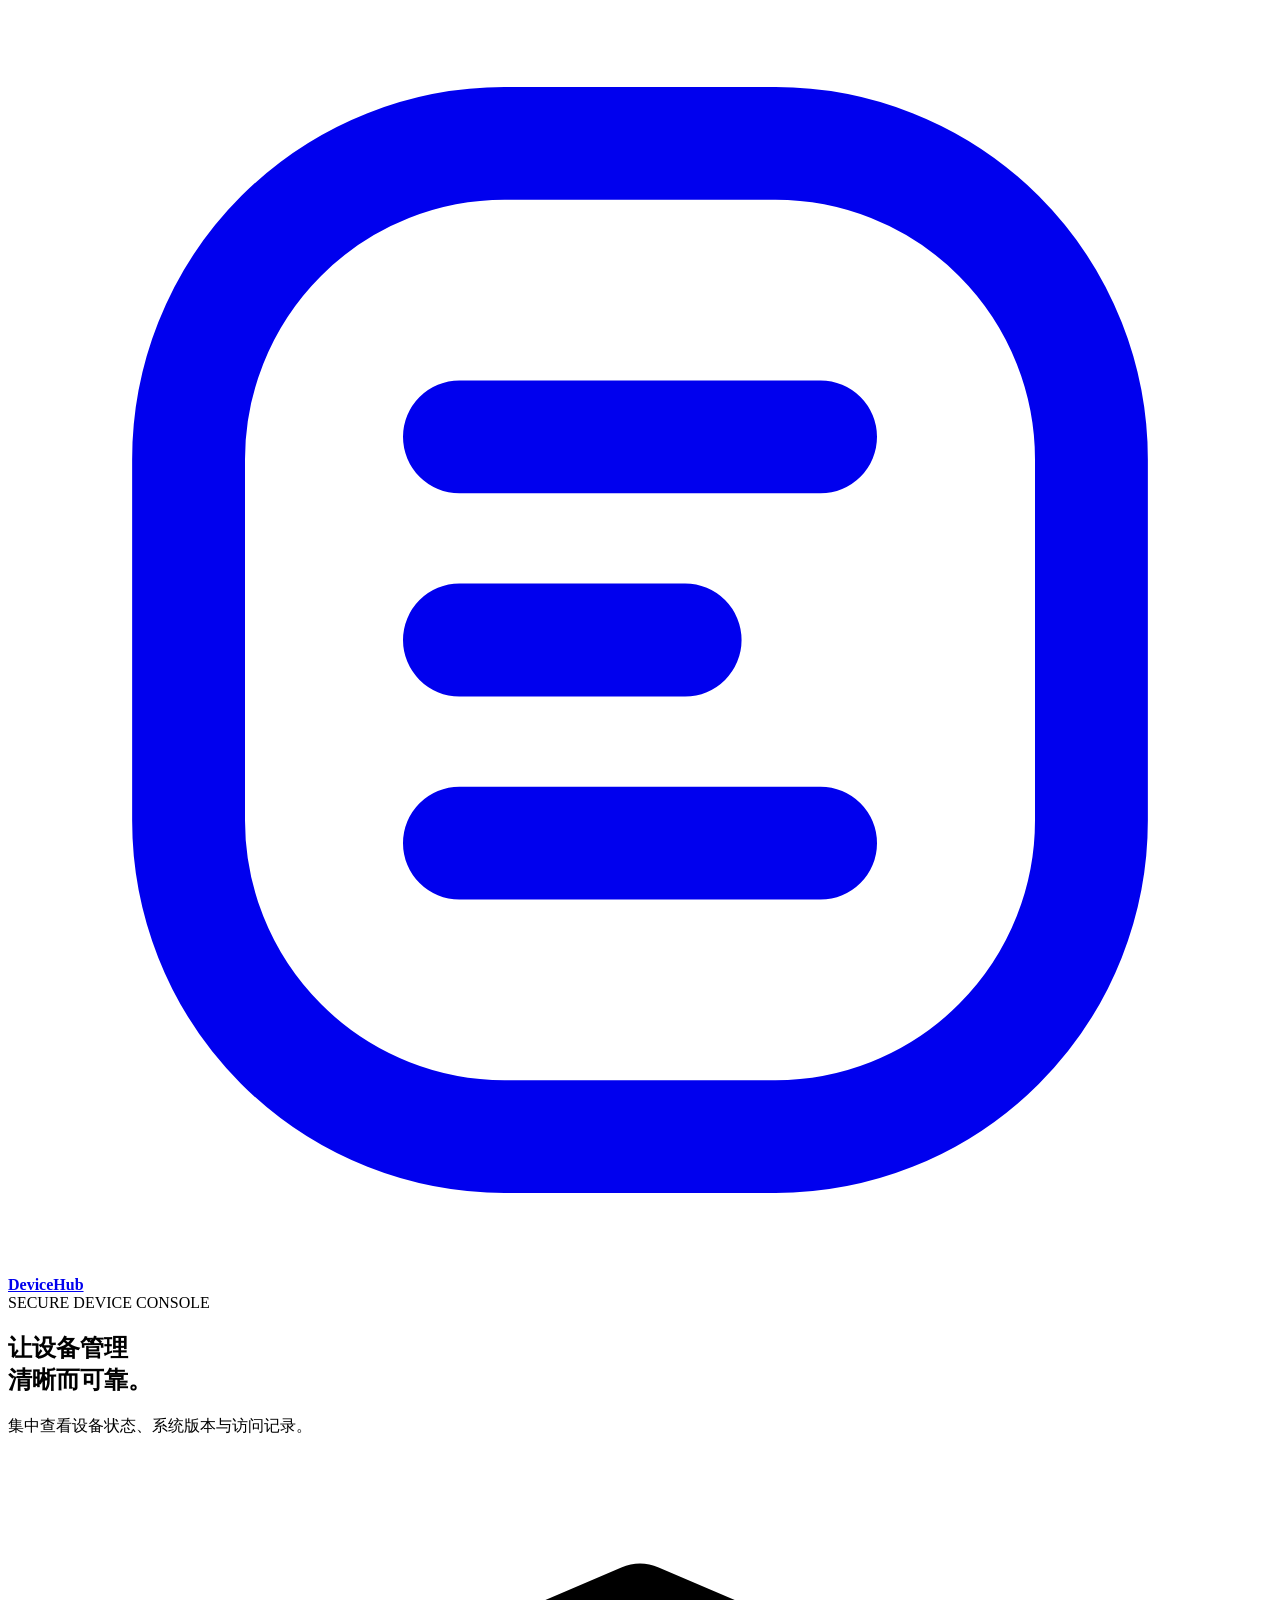
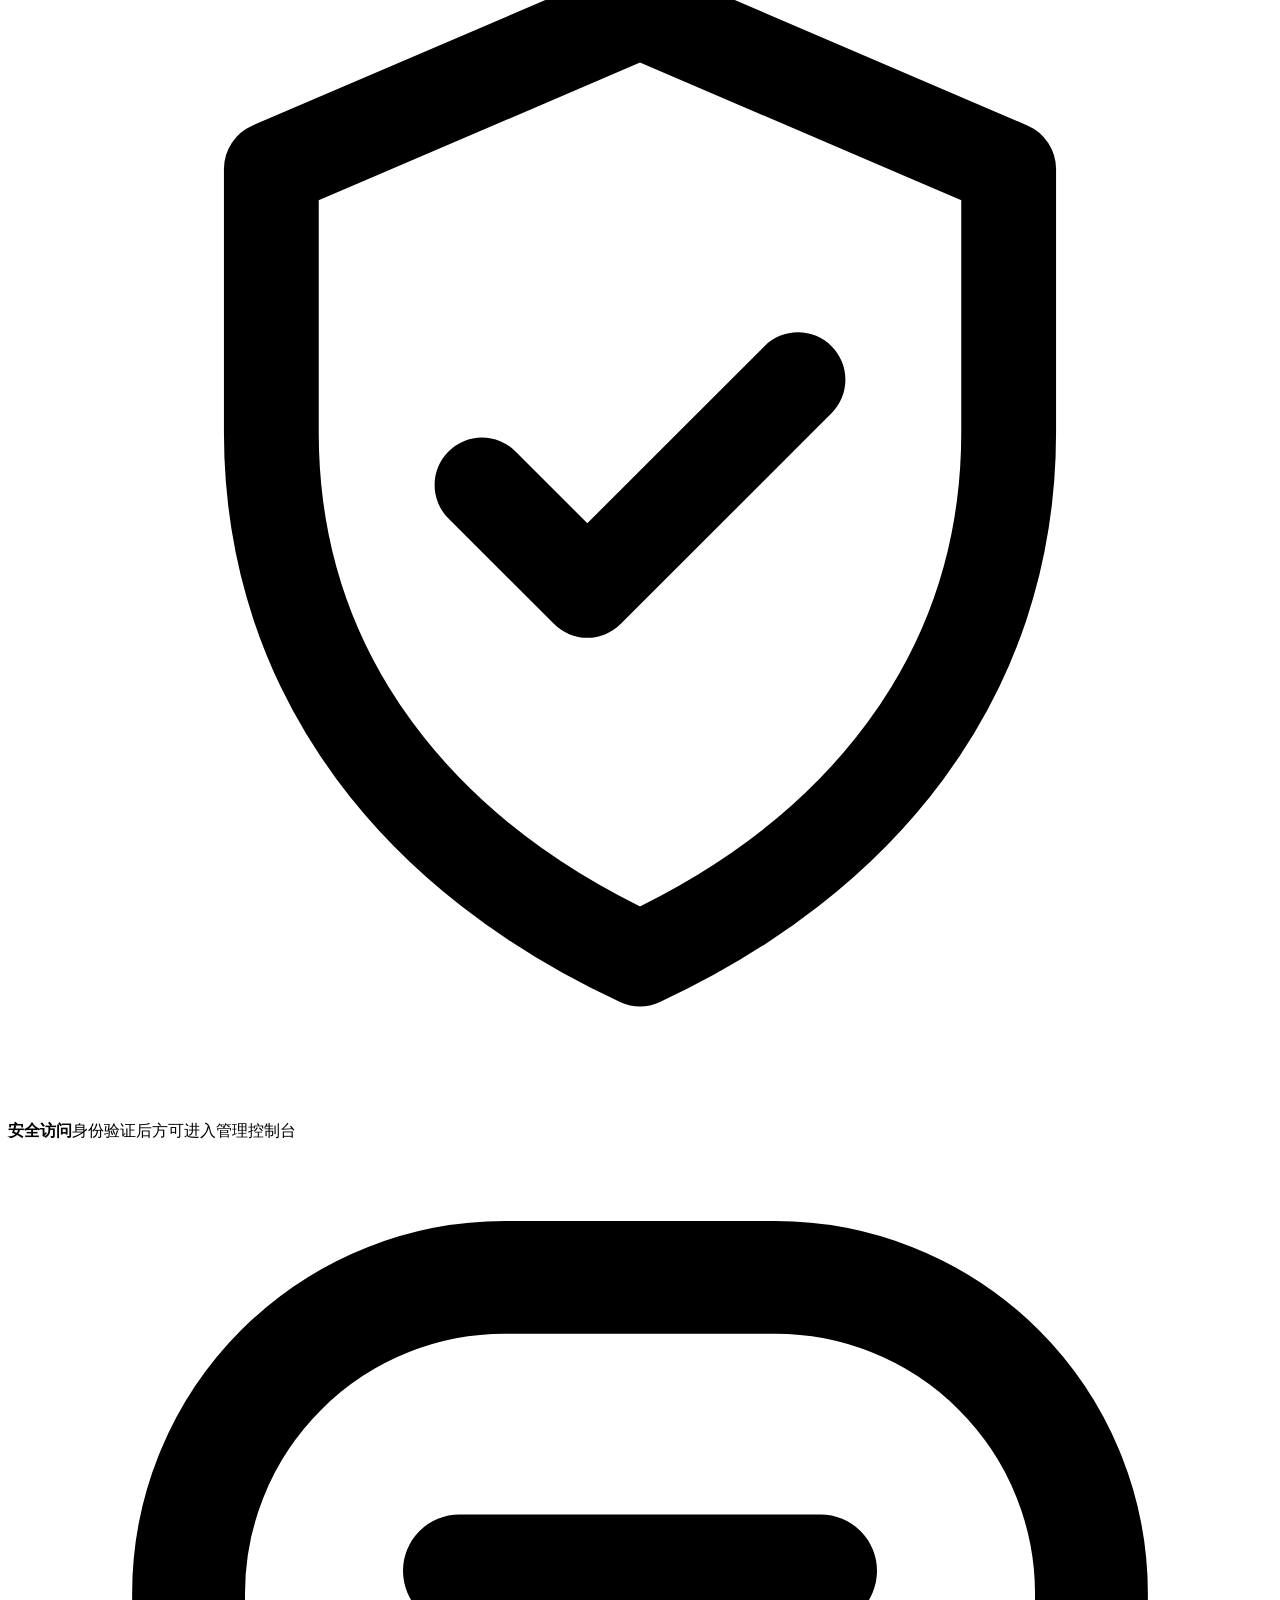
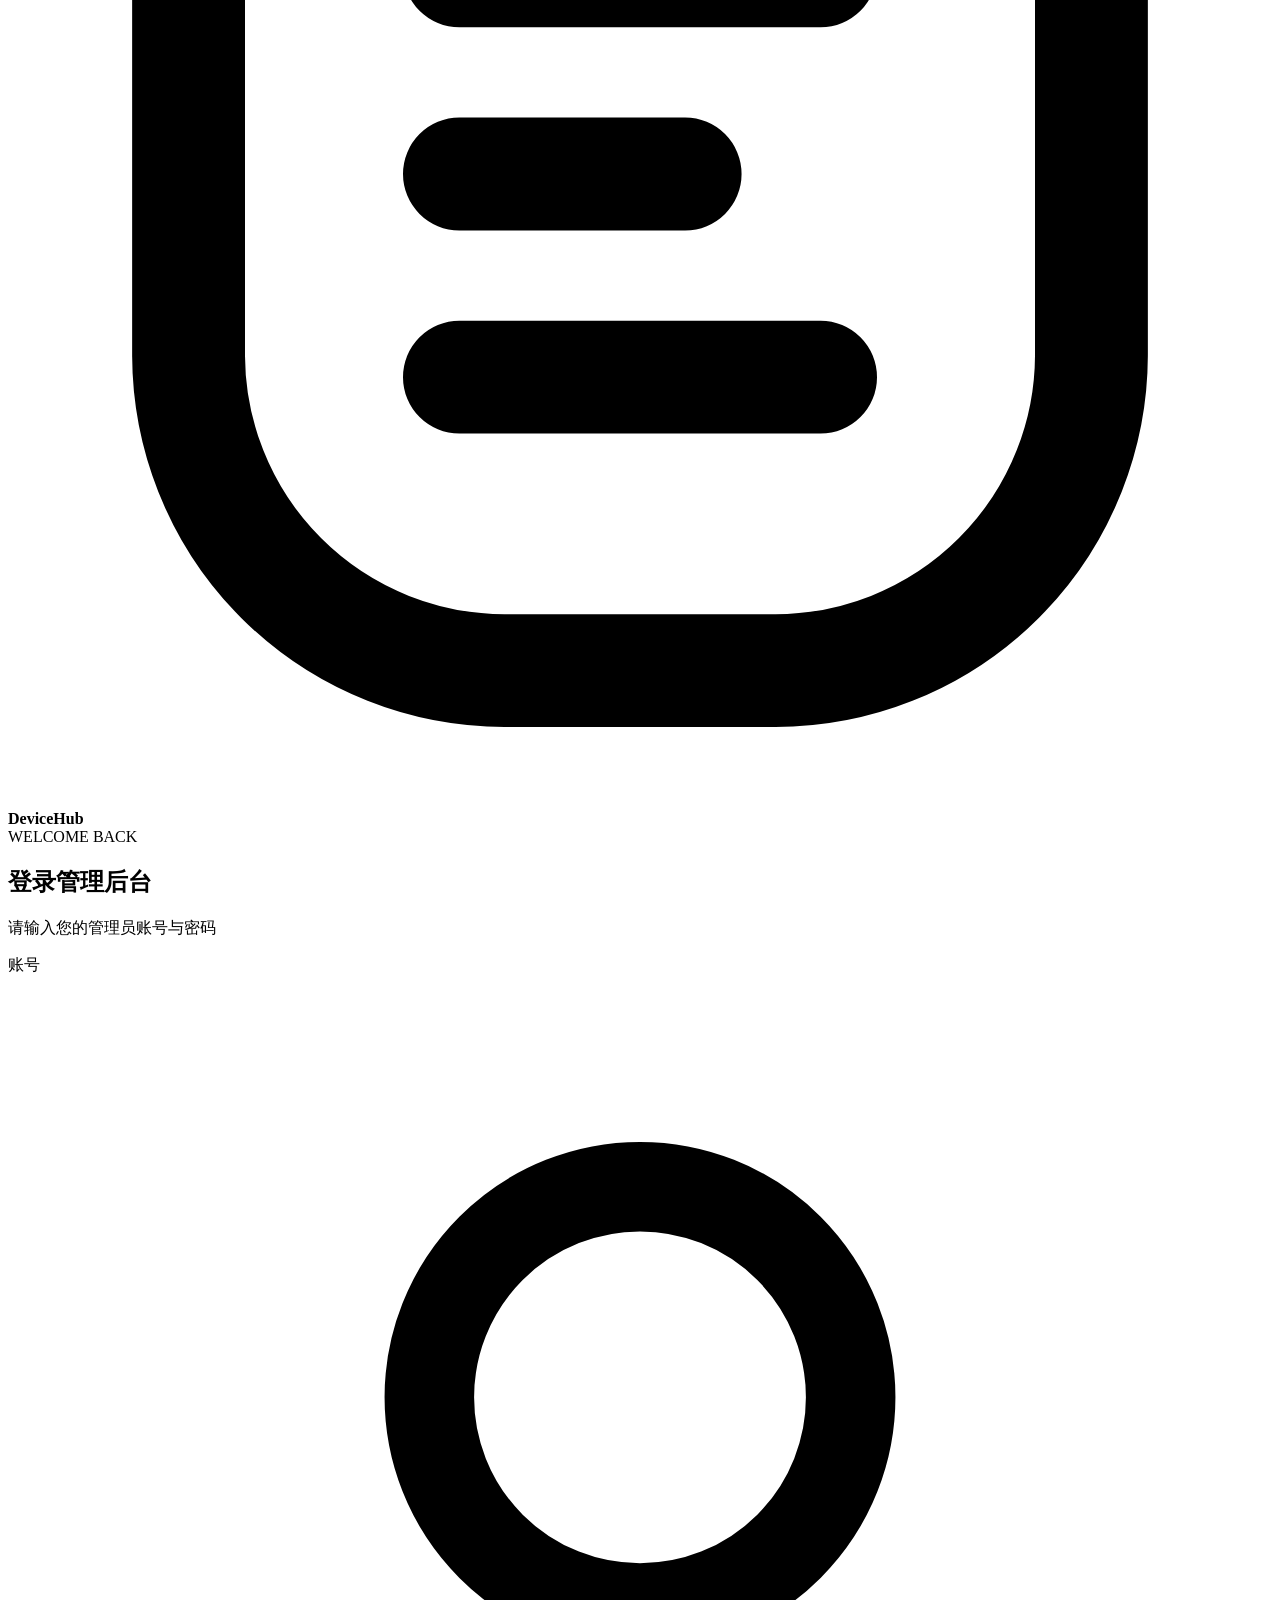
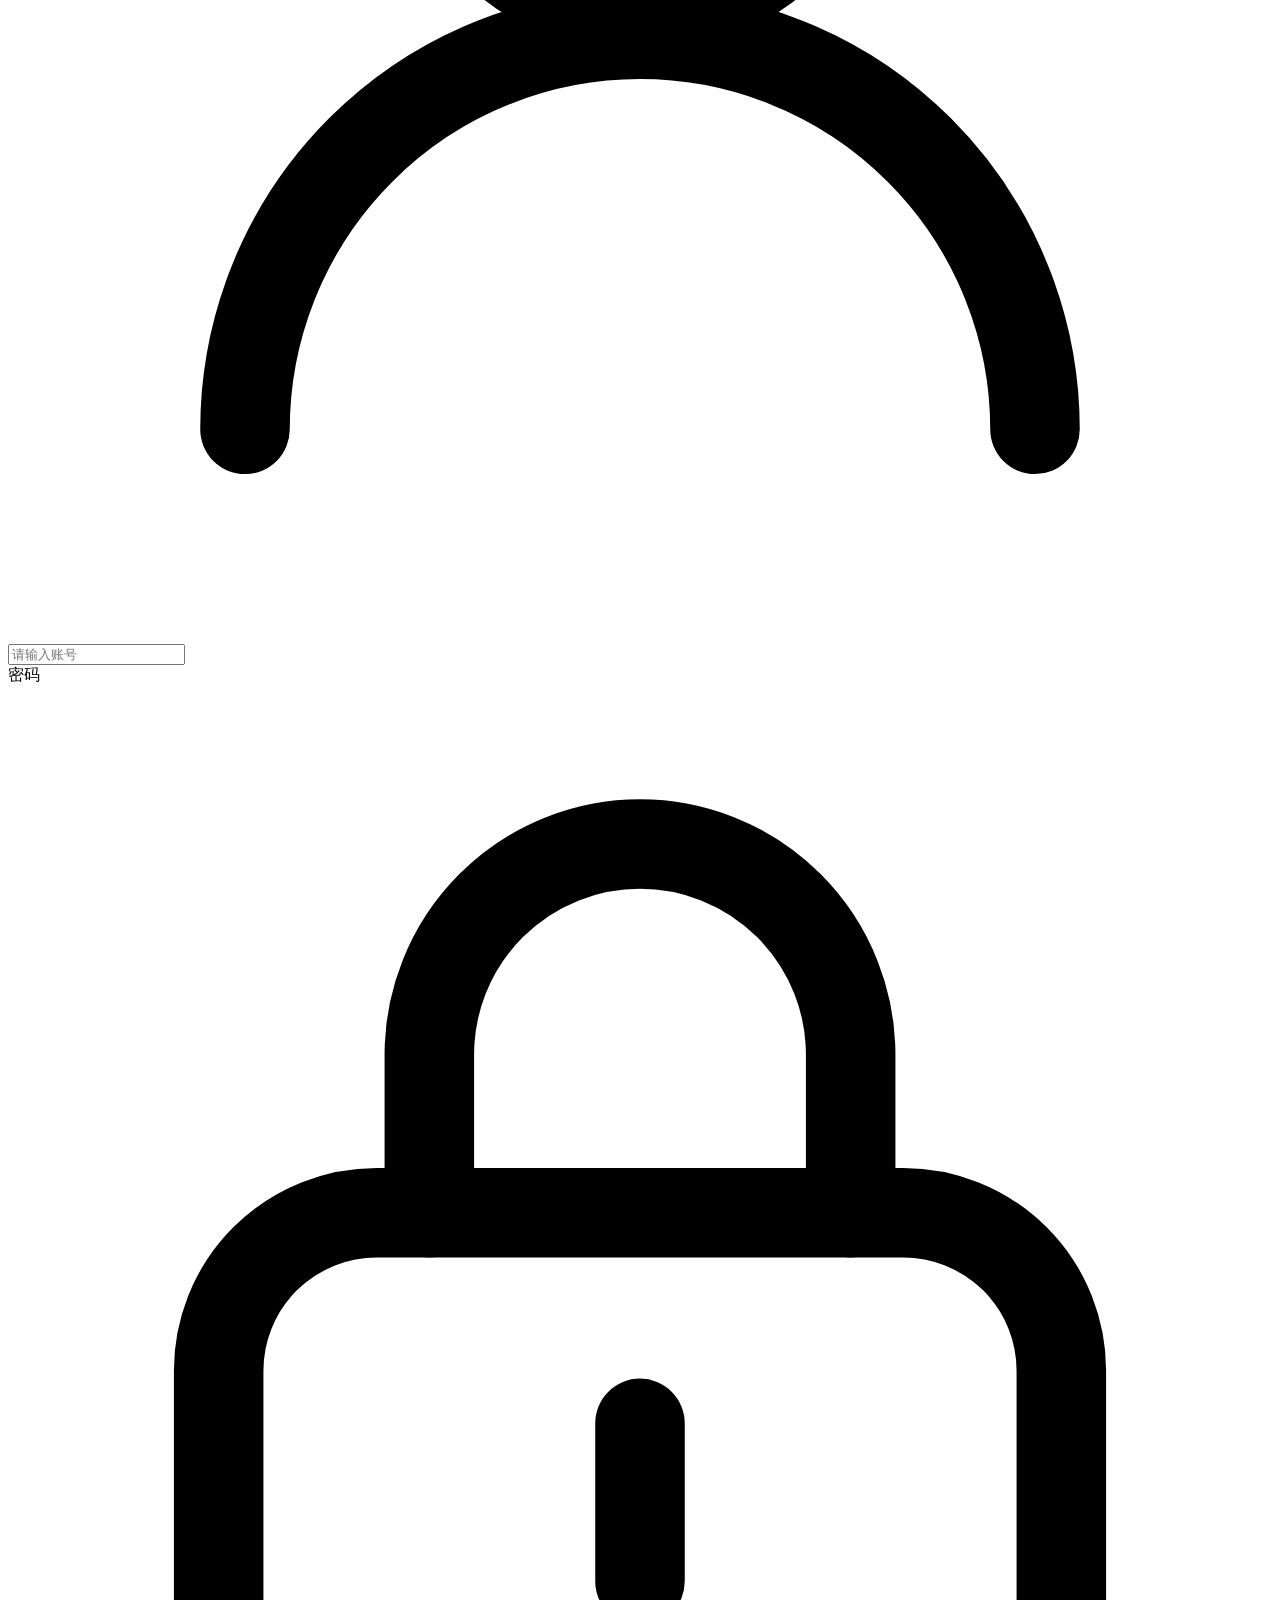
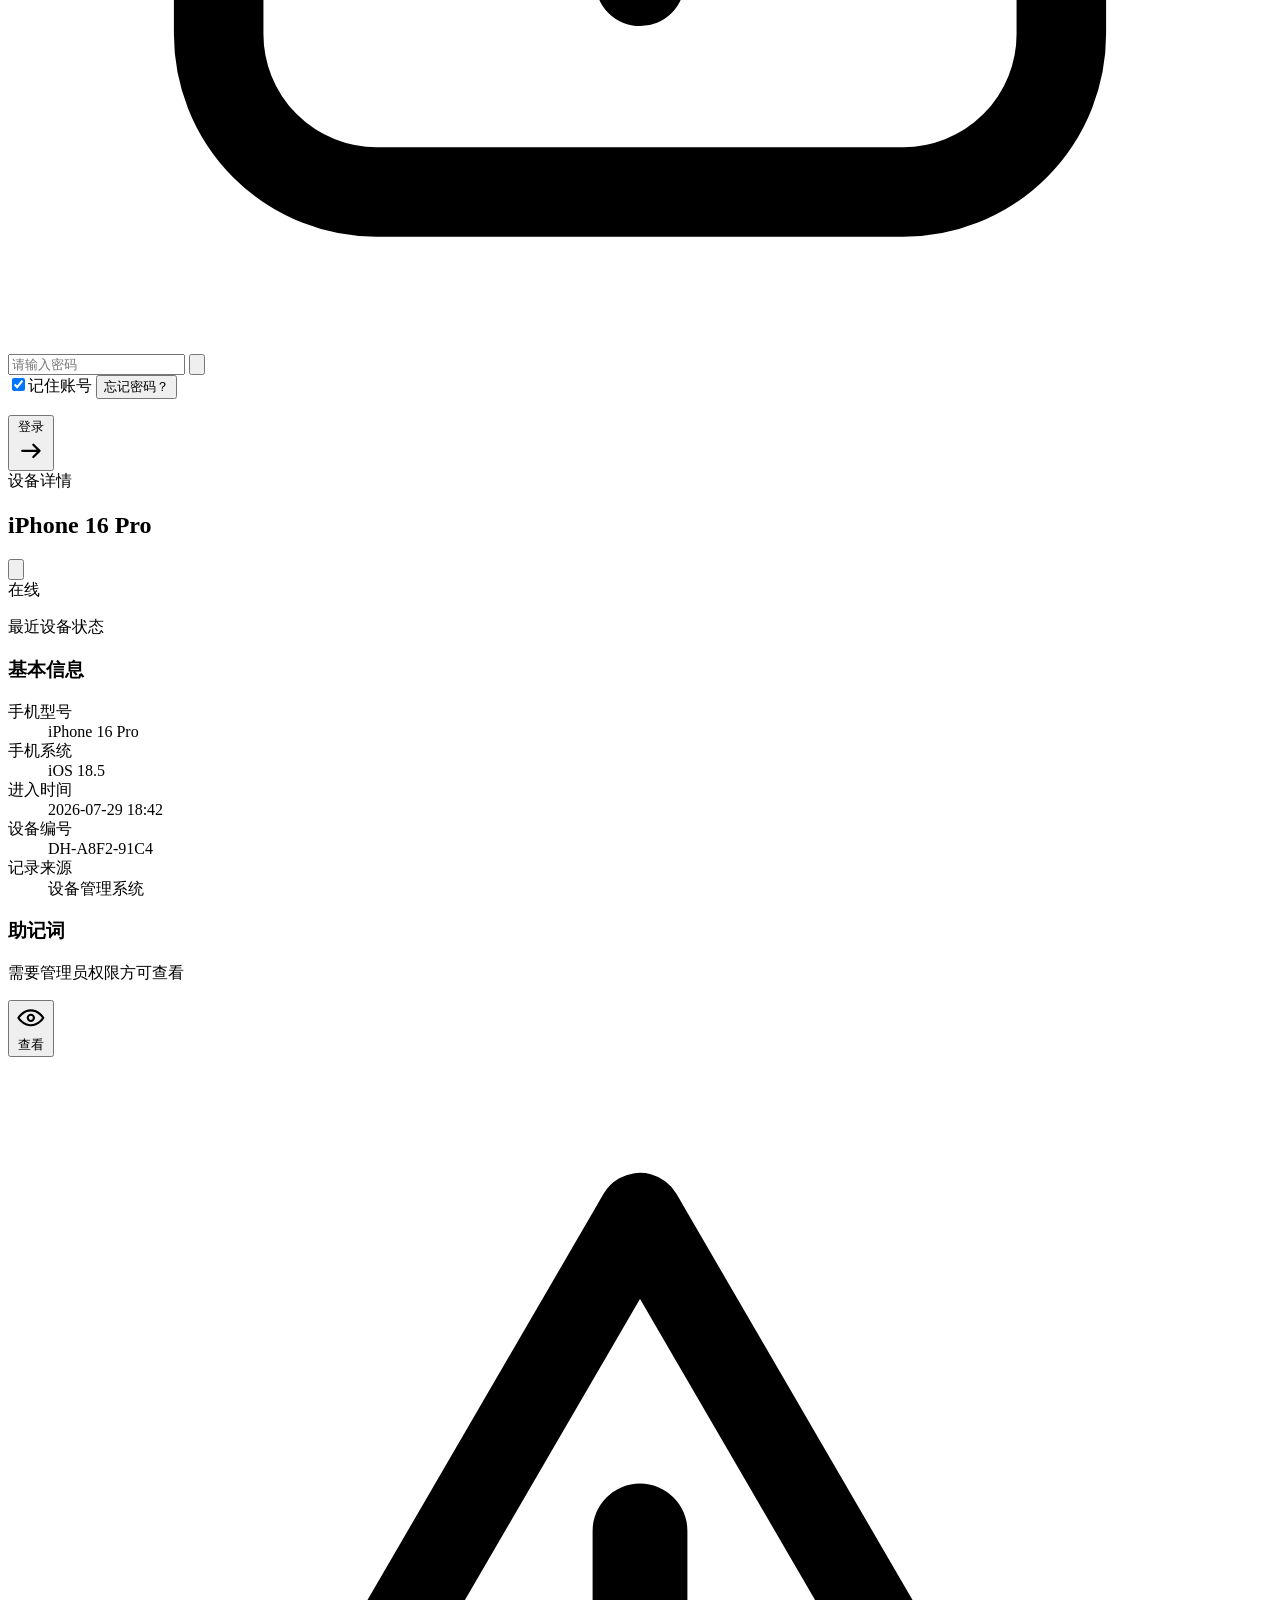
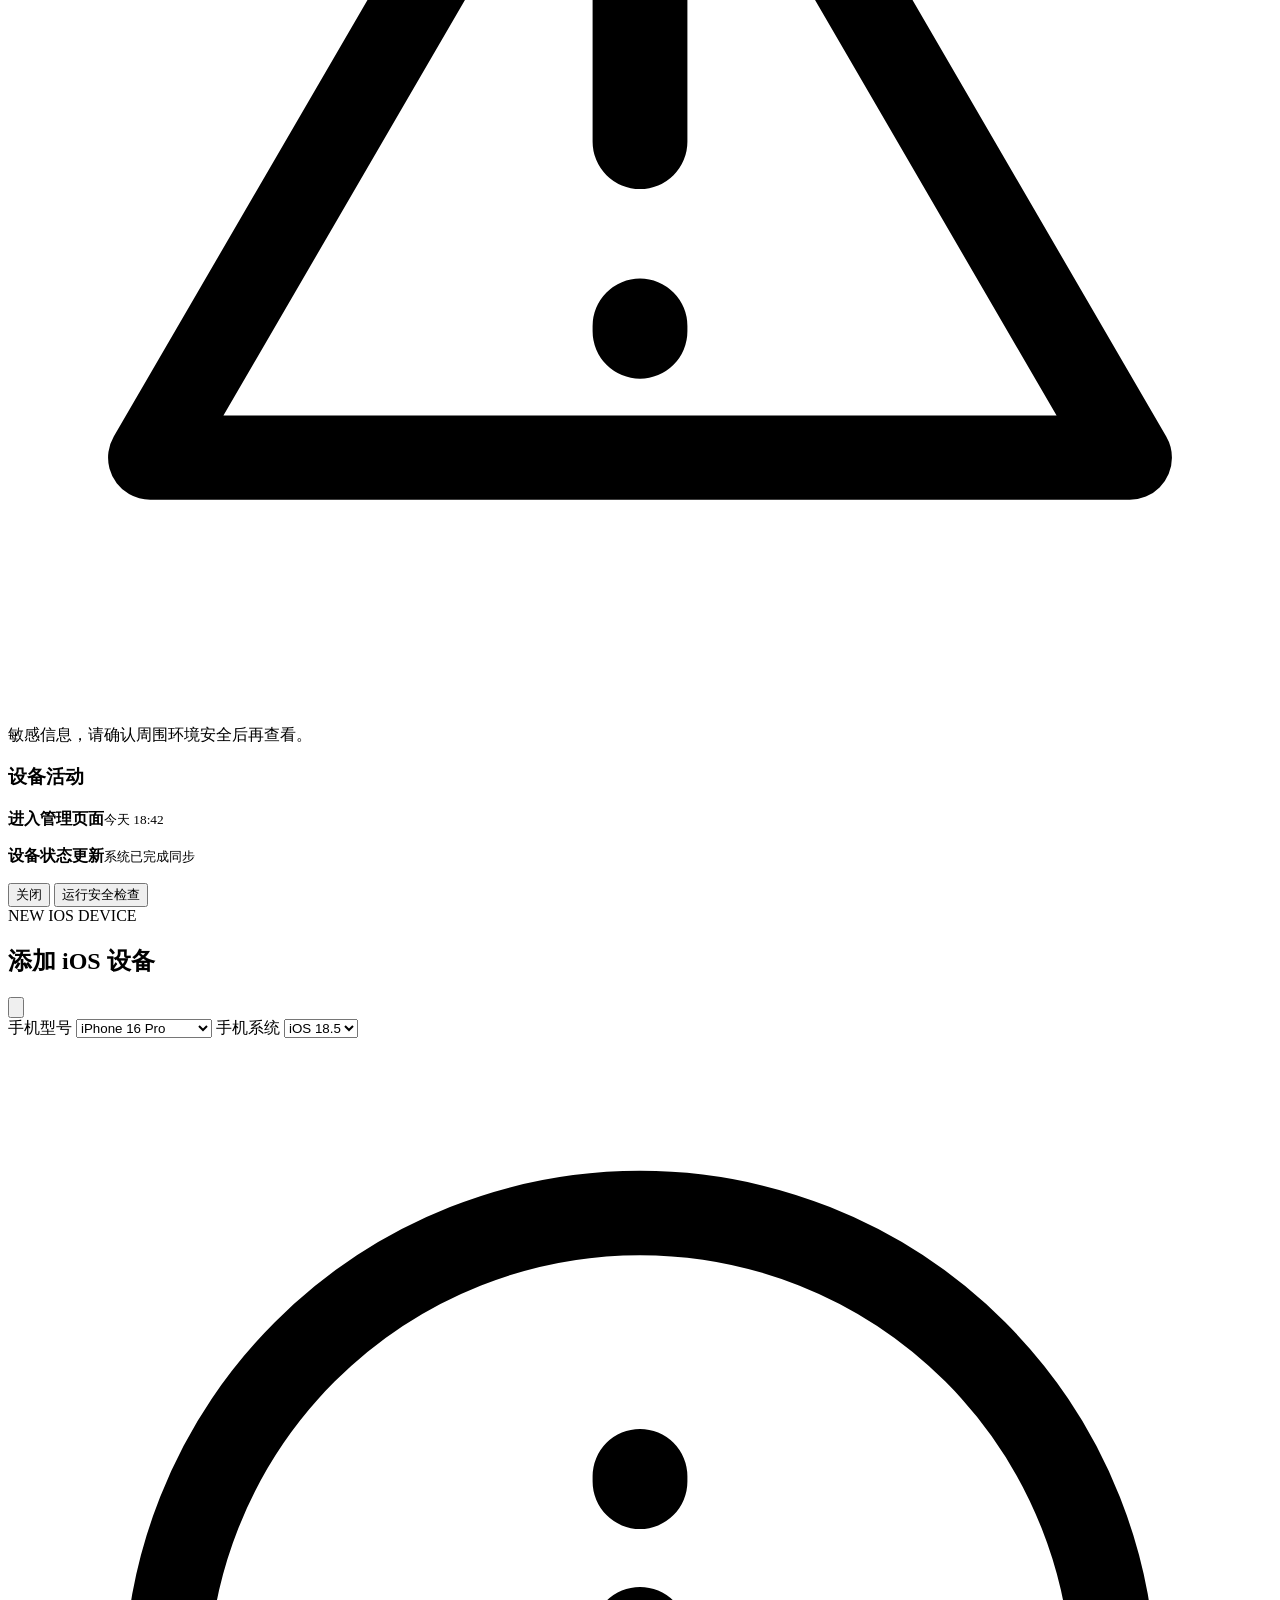
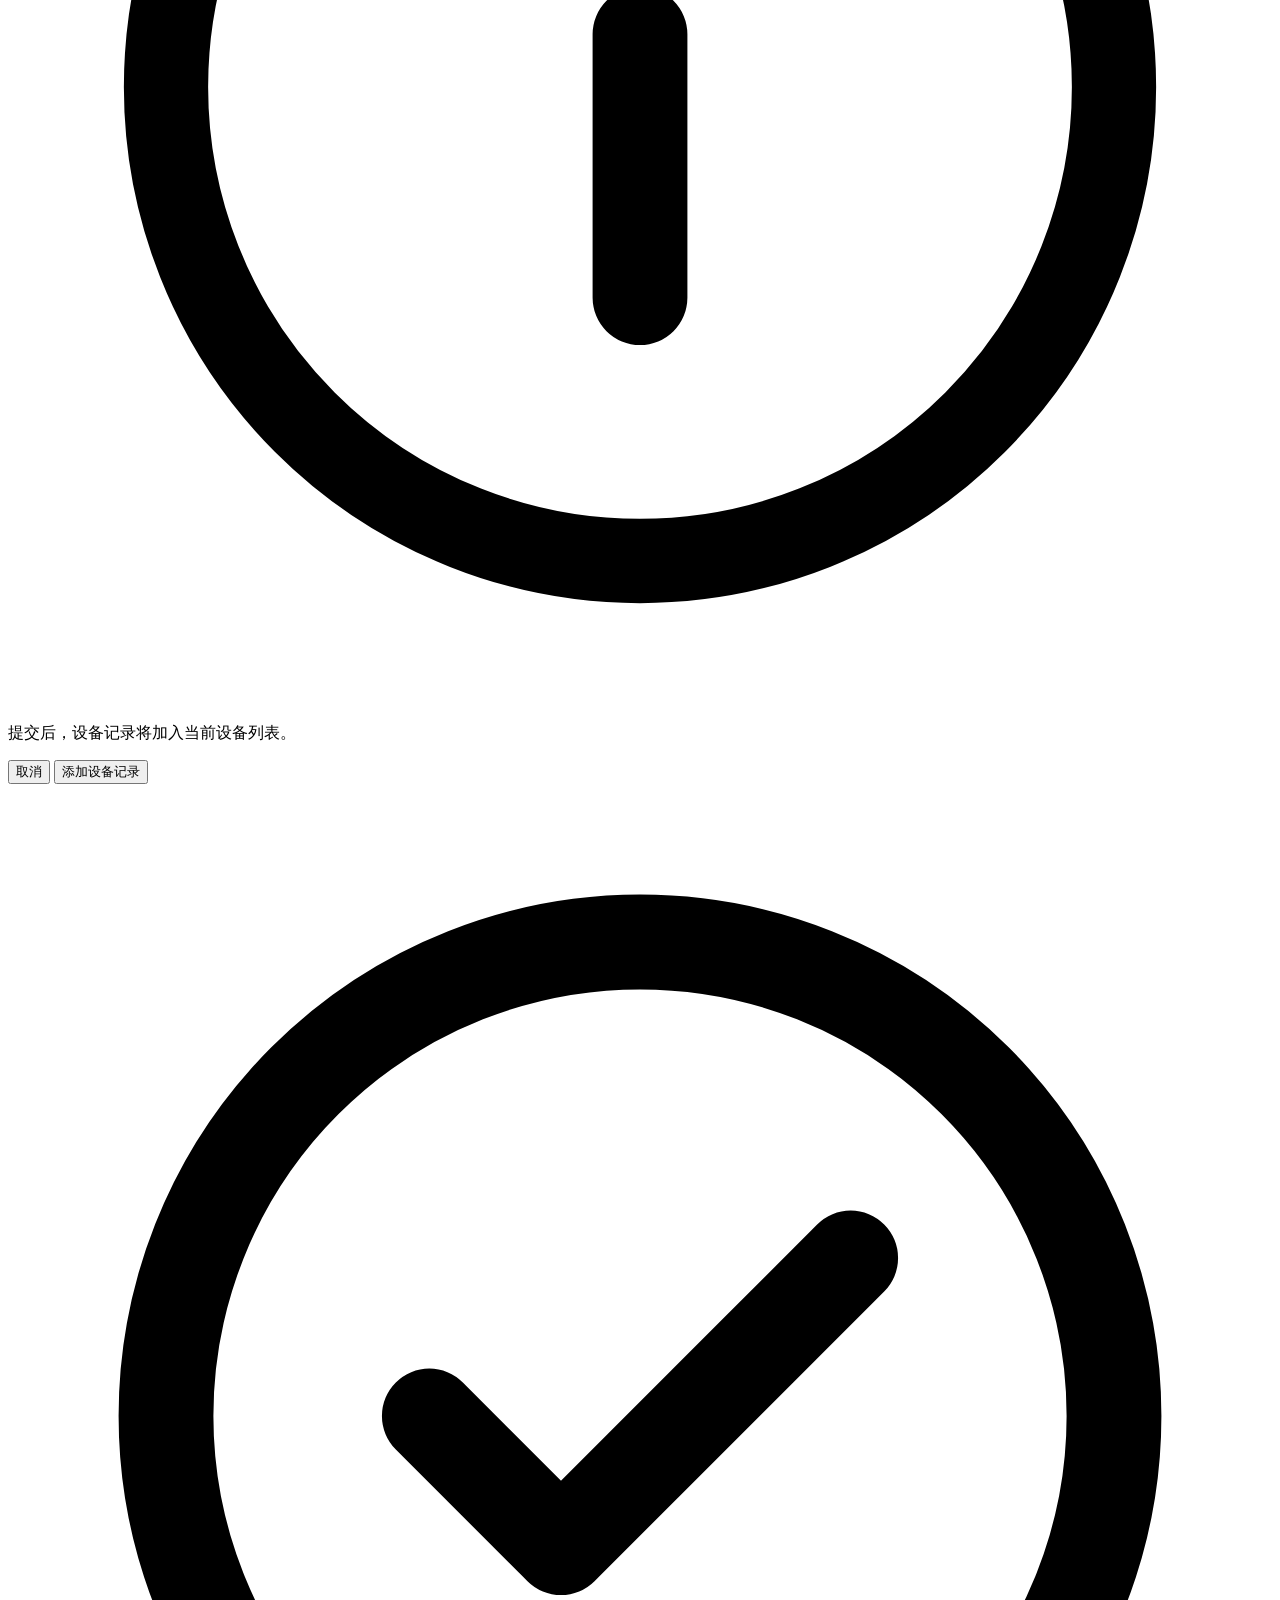
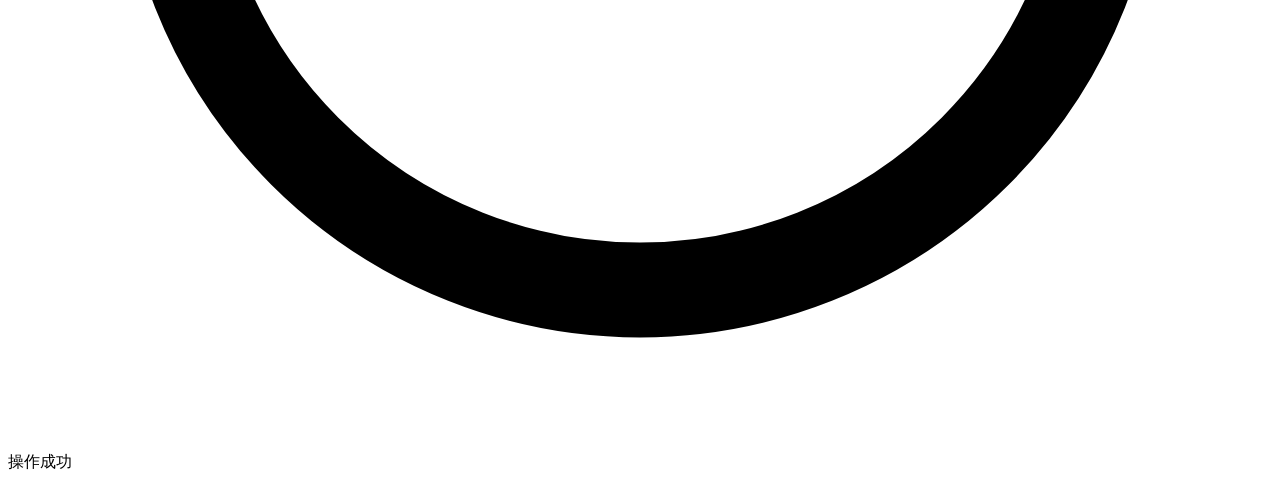
==== index.html @ 307e9e37 "Publish DeviceHub at Pages root: index.html" ====
<!doctype html>
<html lang="zh-CN">
  <head>
    <meta charset="UTF-8" />
    <meta name="viewport" content="width=device-width, initial-scale=1.0" />
    <meta
      name="description"
      content="DeviceHub 设备管理后台"
    />
    <title>DeviceHub · 设备管理后台</title>
    <link rel="preconnect" href="https://fonts.googleapis.com" />
    <link rel="preconnect" href="https://fonts.gstatic.com" crossorigin />
    <link
      href="https://fonts.googleapis.com/css2?family=DM+Sans:wght@400;500;600;700&family=Noto+Sans+SC:wght@400;500;600;700&display=swap"
      rel="stylesheet"
    />
    <script type="module" crossorigin src="/assets/admin-BRKAcbS_.js"></script>
    <link rel="modulepreload" crossorigin href="/assets/modulepreload-polyfill-Dezn_h7o.js">
    <link rel="stylesheet" crossorigin href="/assets/admin-CBnq1heS.css">
  </head>
  <body class="is-locked">
    <section class="login-screen" id="loginScreen">
      <div class="login-visual">
        <div class="login-visual-inner">
          <a class="login-brand" href="#" aria-label="DeviceHub 首页">
            <span class="brand-mark">
              <svg viewBox="0 0 28 28" fill="none">
                <rect x="4" y="3" width="20" height="22" rx="7" stroke="currentColor" stroke-width="2.5" />
                <path d="M10 9.5h8M10 14h5M10 18.5h8" stroke="currentColor" stroke-width="2.5" stroke-linecap="round" />
              </svg>
            </span>
            <strong>DeviceHub</strong>
          </a>
          <div class="login-copy">
            <span class="login-kicker">SECURE DEVICE CONSOLE</span>
            <h1>让设备管理<br />清晰而可靠。</h1>
            <p>集中查看设备状态、系统版本与访问记录。</p>
          </div>
          <div class="login-security-card">
            <span class="security-symbol">
              <svg viewBox="0 0 24 24" fill="none"><path d="M12 3 5 6v5c0 4.7 2.9 8.1 7 10 4.1-1.9 7-5.3 7-10V6l-7-3Z" stroke="currentColor" stroke-width="1.8" stroke-linejoin="round"/><path d="m9 12 2 2 4-4" stroke="currentColor" stroke-width="1.8" stroke-linecap="round" stroke-linejoin="round"/></svg>
            </span>
            <div><strong>安全访问</strong><span>身份验证后方可进入管理控制台</span></div>
          </div>
        </div>
      </div>
      <div class="login-panel">
        <form class="login-card" id="loginForm">
          <div class="login-mobile-logo">
            <span class="brand-mark">
              <svg viewBox="0 0 28 28" fill="none"><rect x="4" y="3" width="20" height="22" rx="7" stroke="currentColor" stroke-width="2.5"/><path d="M10 9.5h8M10 14h5M10 18.5h8" stroke="currentColor" stroke-width="2.5" stroke-linecap="round"/></svg>
            </span>
            <strong>DeviceHub</strong>
          </div>
          <div class="login-heading">
            <span>WELCOME BACK</span>
            <h2>登录管理后台</h2>
            <p>请输入您的管理员账号与密码</p>
          </div>
          <label class="login-field">
            <span>账号</span>
            <div>
              <svg viewBox="0 0 24 24" fill="none"><circle cx="12" cy="8" r="4" stroke="currentColor" stroke-width="1.7"/><path d="M4.5 20a7.5 7.5 0 0 1 15 0" stroke="currentColor" stroke-width="1.7" stroke-linecap="round"/></svg>
              <input id="username" name="username" type="text" autocomplete="username" placeholder="请输入账号" required />
            </div>
          </label>
          <label class="login-field">
            <span>密码</span>
            <div>
              <svg viewBox="0 0 24 24" fill="none"><rect x="4" y="10" width="16" height="11" rx="3" stroke="currentColor" stroke-width="1.7"/><path d="M8 10V7a4 4 0 0 1 8 0v3M12 14v3" stroke="currentColor" stroke-width="1.7" stroke-linecap="round"/></svg>
              <input id="password" name="password" type="password" autocomplete="current-password" placeholder="请输入密码" required />
              <button class="password-toggle" id="passwordToggle" type="button" aria-label="显示密码">
                <svg viewBox="0 0 24 24" fill="none"><path d="M2 12s3.5-6 10-6 10 6 10 6-3.5 6-10 6S2 12 2 12Z" stroke="currentColor" stroke-width="1.7"/><circle cx="12" cy="12" r="2.5" stroke="currentColor" stroke-width="1.7"/></svg>
              </button>
            </div>
          </label>
          <div class="login-options">
            <label class="remember"><input type="checkbox" checked /><span></span>记住账号</label>
            <button type="button" data-login-message="请联系系统管理员重置密码">忘记密码？</button>
          </div>
          <p class="login-error" id="loginError" aria-live="polite"></p>
          <button class="login-submit" type="submit">
            登录
            <svg viewBox="0 0 24 24" fill="none"><path d="M5 12h14M14 7l5 5-5 5" stroke="currentColor" stroke-width="1.8" stroke-linecap="round" stroke-linejoin="round"/></svg>
          </button>
        </form>
      </div>
    </section>

    <div class="app-shell" id="appShell" hidden>
      <aside class="sidebar" id="sidebar">
        <div class="brand">
          <div class="brand-mark" aria-hidden="true">
            <svg viewBox="0 0 28 28" fill="none">
              <rect x="4" y="3" width="20" height="22" rx="7" stroke="currentColor" stroke-width="2.5" />
              <path d="M10 9.5h8M10 14h5M10 18.5h8" stroke="currentColor" stroke-width="2.5" stroke-linecap="round" />
            </svg>
          </div>
          <div>
            <strong>DeviceHub</strong>
            <span>DEVICE CONSOLE</span>
          </div>
        </div>

        <nav class="main-nav" aria-label="主导航">
          <p class="nav-label">工作台</p>
          <button class="nav-item active" type="button" data-page="设备概览">
            <svg viewBox="0 0 24 24" fill="none"><path d="M4 13h6V4H4v9Zm0 7h6v-4H4v4Zm10 0h6v-9h-6v9Zm0-16v4h6V4h-6Z" stroke="currentColor" stroke-width="1.8" stroke-linejoin="round"/></svg>
            设备概览
          </button>
          <button class="nav-item" type="button" data-page="访问记录">
            <svg viewBox="0 0 24 24" fill="none"><path d="M12 8v5l3 2M21 12a9 9 0 1 1-3.05-6.75" stroke="currentColor" stroke-width="1.8" stroke-linecap="round"/><path d="M17 3v4h4" stroke="currentColor" stroke-width="1.8" stroke-linejoin="round"/></svg>
            访问记录
            <span class="nav-count">12</span>
          </button>
          <button class="nav-item" type="button" data-page="系统分布">
            <svg viewBox="0 0 24 24" fill="none"><path d="M12 3v9h9A9 9 0 1 1 12 3Z" stroke="currentColor" stroke-width="1.8" stroke-linejoin="round"/><path d="M16 3.9A9 9 0 0 1 20.1 8H16V3.9Z" stroke="currentColor" stroke-width="1.8" stroke-linejoin="round"/></svg>
            系统分布
          </button>

          <p class="nav-label nav-label-spaced">管理</p>
          <button class="nav-item" type="button" data-page="安全审计">
            <svg viewBox="0 0 24 24" fill="none"><path d="M12 3 5 6v5c0 4.7 2.9 8.1 7 10 4.1-1.9 7-5.3 7-10V6l-7-3Z" stroke="currentColor" stroke-width="1.8" stroke-linejoin="round"/><path d="m9 12 2 2 4-4" stroke="currentColor" stroke-width="1.8" stroke-linecap="round" stroke-linejoin="round"/></svg>
            安全审计
          </button>
          <button class="nav-item" type="button" data-page="系统设置">
            <svg viewBox="0 0 24 24" fill="none"><circle cx="12" cy="12" r="3" stroke="currentColor" stroke-width="1.8"/><path d="M19.4 15a1.7 1.7 0 0 0 .34 1.88l.06.06-2.83 2.83-.06-.06a1.7 1.7 0 0 0-1.88-.34 1.7 1.7 0 0 0-1.03 1.56V21h-4v-.08A1.7 1.7 0 0 0 8.94 19.4a1.7 1.7 0 0 0-1.88.34l-.06.06-2.83-2.83.06-.06A1.7 1.7 0 0 0 4.57 15 1.7 1.7 0 0 0 3 14H3v-4h.08A1.7 1.7 0 0 0 4.6 8.94a1.7 1.7 0 0 0-.34-1.88L4.2 7l2.83-2.83.06.06A1.7 1.7 0 0 0 9 4.57 1.7 1.7 0 0 0 10 3V3h4v.08A1.7 1.7 0 0 0 15.06 4.6a1.7 1.7 0 0 0 1.88-.34L17 4.2 19.83 7l-.06.06A1.7 1.7 0 0 0 19.43 9 1.7 1.7 0 0 0 21 10h.08v4H21a1.7 1.7 0 0 0-1.6 1Z" stroke="currentColor" stroke-width="1.4" stroke-linejoin="round"/></svg>
            系统设置
          </button>
        </nav>

        <div class="sidebar-bottom">
          <div class="storage-card">
            <div class="storage-icon">
              <svg viewBox="0 0 24 24" fill="none"><path d="M12 21s8-3.6 8-10V5l-8-3-8 3v6c0 6.4 8 10 8 10Z" stroke="currentColor" stroke-width="1.7"/><path d="M9 12h6M12 9v6" stroke="currentColor" stroke-width="1.7" stroke-linecap="round"/></svg>
            </div>
            <strong>安全保护已启用</strong>
            <p>敏感信息采用分级权限控制与访问审计。</p>
          </div>
          <div class="user-card">
            <div class="avatar">管</div>
            <div>
              <strong>系统管理员</strong>
              <span>管理员权限</span>
            </div>
            <button class="icon-button" id="logoutButton" aria-label="退出登录" title="退出登录" type="button">
              <svg viewBox="0 0 24 24" fill="none"><path d="M10 5H6a2 2 0 0 0-2 2v10a2 2 0 0 0 2 2h4M14 8l4 4-4 4M9 12h9" stroke="currentColor" stroke-width="1.8" stroke-linecap="round" stroke-linejoin="round"/></svg>
            </button>
          </div>
        </div>
      </aside>

      <main class="main-content">
        <header class="topbar">
          <button class="mobile-menu icon-button" id="mobileMenu" aria-label="打开菜单" type="button">
            <svg viewBox="0 0 24 24" fill="none"><path d="M4 7h16M4 12h16M4 17h16" stroke="currentColor" stroke-width="2" stroke-linecap="round"/></svg>
          </button>
          <div class="breadcrumbs"><span>工作台</span><i>/</i><strong id="currentPage">设备概览</strong></div>
          <div class="topbar-actions">
            <div class="live-indicator"><span></span> 安全连接</div>
            <button class="icon-button notification-button" aria-label="通知" type="button" data-toast="暂无新的通知">
              <svg viewBox="0 0 24 24" fill="none"><path d="M18 8a6 6 0 0 0-12 0c0 7-3 7-3 9h18c0-2-3-2-3-9ZM10 21h4" stroke="currentColor" stroke-width="1.8" stroke-linecap="round" stroke-linejoin="round"/></svg>
              <span></span>
            </button>
          </div>
        </header>

        <div class="content-wrap">
          <section class="page-heading">
            <div>
              <p class="eyebrow">DEVICE OVERVIEW</p>
              <h1>设备概览</h1>
              <p>查看设备记录、系统版本与最近访问明细。</p>
            </div>
            <div class="heading-actions">
              <button class="button button-secondary" type="button" data-toast="设备报告已生成">
                <svg viewBox="0 0 24 24" fill="none"><path d="M12 3v12m0 0 4-4m-4 4-4-4M5 21h14" stroke="currentColor" stroke-width="1.8" stroke-linecap="round" stroke-linejoin="round"/></svg>
                导出设备报告
              </button>
              <button class="button button-primary" id="addDeviceButton" type="button">
                <svg viewBox="0 0 24 24" fill="none"><path d="M12 5v14M5 12h14" stroke="currentColor" stroke-width="2" stroke-linecap="round"/></svg>
                添加设备
              </button>
            </div>
          </section>

          <section class="stats-grid" aria-label="关键指标">
            <article class="stat-card">
              <div class="stat-icon mint">
                <svg viewBox="0 0 24 24" fill="none"><rect x="6" y="2.5" width="12" height="19" rx="3" stroke="currentColor" stroke-width="1.8"/><path d="M10 5.5h4M10.5 18.5h3" stroke="currentColor" stroke-width="1.8" stroke-linecap="round"/></svg>
              </div>
              <div class="stat-content">
                <span>设备总数</span>
                <div><strong id="totalCount">1,248</strong><em>+12.5%</em></div>
                <p>较上一个统计周期</p>
              </div>
              <div class="sparkline" aria-hidden="true">
                <span style="height:32%"></span><span style="height:46%"></span><span style="height:40%"></span><span style="height:58%"></span><span style="height:52%"></span><span style="height:76%"></span><span style="height:90%"></span>
              </div>
            </article>
            <article class="stat-card">
              <div class="stat-icon blue">
                <svg viewBox="0 0 24 24" fill="none"><path d="M12 8v5l3 2M21 12a9 9 0 1 1-3.05-6.75" stroke="currentColor" stroke-width="1.8" stroke-linecap="round"/><path d="M17 3v4h4" stroke="currentColor" stroke-width="1.8" stroke-linejoin="round"/></svg>
              </div>
              <div class="stat-content">
                <span>今日进入</span>
                <div><strong>86</strong><em>+8.2%</em></div>
                <p>今日访问设备数量</p>
              </div>
              <div class="sparkline blue-line" aria-hidden="true">
                <span style="height:48%"></span><span style="height:60%"></span><span style="height:42%"></span><span style="height:68%"></span><span style="height:56%"></span><span style="height:72%"></span><span style="height:82%"></span>
              </div>
            </article>
            <article class="stat-card distribution-card">
              <div class="stat-icon violet">
                <svg viewBox="0 0 24 24" fill="none"><path d="M12 3v9h9A9 9 0 1 1 12 3Z" stroke="currentColor" stroke-width="1.8"/><path d="M16 3.9A9 9 0 0 1 20.1 8H16V3.9Z" stroke="currentColor" stroke-width="1.8"/></svg>
              </div>
              <div class="stat-content">
                <span>系统覆盖</span>
                <div><strong>iOS 100%</strong></div>
                <p>全部设备均为 iOS</p>
              </div>
              <div class="donut" aria-label="iOS 100%"><span>100%</span></div>
            </article>
          </section>

          <section class="table-panel">
            <div class="table-toolbar">
              <div class="table-title">
                <h2>设备记录</h2>
                <span id="recordBadge">12 条记录</span>
              </div>
              <div class="filters">
                <label class="search-box">
                  <svg viewBox="0 0 24 24" fill="none"><circle cx="11" cy="11" r="7" stroke="currentColor" stroke-width="1.8"/><path d="m16.5 16.5 4 4" stroke="currentColor" stroke-width="1.8" stroke-linecap="round"/></svg>
                  <input id="searchInput" type="search" placeholder="搜索型号或编号" autocomplete="off" />
                  <kbd>⌘ K</kbd>
                </label>
                <label class="select-wrap">
                  <svg viewBox="0 0 24 24" fill="none"><path d="M4 5h16l-6 7v5l-4 2v-7L4 5Z" stroke="currentColor" stroke-width="1.8" stroke-linejoin="round"/></svg>
                  <select id="systemFilter" aria-label="按系统筛选">
                    <option value="all">全部 iOS</option>
                    <option value="iOS">iOS</option>
                  </select>
                </label>
                <button class="icon-button filter-button" type="button" data-toast="高级筛选已展开" aria-label="高级筛选">
                  <svg viewBox="0 0 24 24" fill="none"><path d="M4 7h10M18 7h2M14 5v4M4 17h2M10 17h10M10 15v4M4 12h4M12 12h8M8 10v4" stroke="currentColor" stroke-width="1.8" stroke-linecap="round"/></svg>
                </button>
              </div>
            </div>

            <div class="table-scroll">
              <table>
                <thead>
                  <tr>
                    <th><label class="checkbox"><input type="checkbox" id="selectAll" /><span></span></label></th>
                    <th>设备型号</th>
                    <th>手机系统</th>
                    <th>进入时间</th>
                    <th>设备编号</th>
                    <th>状态</th>
                    <th class="align-right">操作</th>
                  </tr>
                </thead>
                <tbody id="deviceTable"></tbody>
              </table>
            </div>

            <div class="empty-state" id="emptyState" hidden>
              <div>
                <svg viewBox="0 0 24 24" fill="none"><circle cx="11" cy="11" r="7" stroke="currentColor" stroke-width="1.5"/><path d="m16.5 16.5 4 4M8.5 11h5" stroke="currentColor" stroke-width="1.5" stroke-linecap="round"/></svg>
              </div>
              <strong>没有匹配的设备记录</strong>
              <p>试试修改关键词或系统筛选条件。</p>
            </div>

            <footer class="table-footer">
              <p>显示第 <strong>1</strong> 至 <strong id="visibleCount">8</strong> 条，共 <strong id="footerCount">12</strong> 条</p>
              <div class="pagination">
                <button type="button" aria-label="上一页" disabled>
                  <svg viewBox="0 0 24 24" fill="none"><path d="m15 18-6-6 6-6" stroke="currentColor" stroke-width="1.8" stroke-linecap="round" stroke-linejoin="round"/></svg>
                </button>
                <button type="button" class="active">1</button>
                <button type="button" data-page-num="2">2</button>
                <button type="button" aria-label="下一页" data-page-num="2">
                  <svg viewBox="0 0 24 24" fill="none"><path d="m9 18 6-6-6-6" stroke="currentColor" stroke-width="1.8" stroke-linecap="round" stroke-linejoin="round"/></svg>
                </button>
              </div>
            </footer>
          </section>
        </div>
      </main>
    </div>

    <div class="overlay" id="overlay"></div>

    <aside class="detail-drawer" id="detailDrawer" aria-hidden="true">
      <div class="drawer-header">
        <div>
          <span class="drawer-label">设备详情</span>
          <h2 id="detailModel">iPhone 16 Pro</h2>
        </div>
        <button class="icon-button" id="closeDrawer" aria-label="关闭详情" type="button">
          <svg viewBox="0 0 24 24" fill="none"><path d="m6 6 12 12M18 6 6 18" stroke="currentColor" stroke-width="1.8" stroke-linecap="round"/></svg>
        </button>
      </div>
      <div class="drawer-body">
        <div class="device-hero">
          <div class="device-large-icon" id="detailIcon"></div>
          <div>
            <span class="status-pill online" id="detailStatus"><i></i> 在线</span>
            <p>最近设备状态</p>
          </div>
        </div>

        <section class="detail-section">
          <h3>基本信息</h3>
          <dl class="detail-list">
            <div><dt>手机型号</dt><dd id="detailModelField">iPhone 16 Pro</dd></div>
            <div><dt>手机系统</dt><dd id="detailSystem">iOS 18.5</dd></div>
            <div><dt>进入时间</dt><dd id="detailTime">2026-07-29 18:42</dd></div>
            <div><dt>设备编号</dt><dd id="detailId">DH-A8F2-91C4</dd></div>
            <div><dt>记录来源</dt><dd id="detailSource">设备管理系统</dd></div>
          </dl>
        </section>

        <section class="detail-section mnemonic-section">
          <div class="section-heading-row">
            <div>
              <h3>助记词</h3>
              <p>需要管理员权限方可查看</p>
            </div>
            <button class="text-button" id="toggleMnemonic" type="button">
              <svg viewBox="0 0 24 24" fill="none"><path d="M2 12s3.5-6 10-6 10 6 10 6-3.5 6-10 6S2 12 2 12Z" stroke="currentColor" stroke-width="1.7"/><circle cx="12" cy="12" r="2.5" stroke="currentColor" stroke-width="1.7"/></svg>
              查看
            </button>
          </div>
          <div class="mnemonic-warning">
            <svg viewBox="0 0 24 24" fill="none"><path d="M12 3 2.7 19h18.6L12 3Z" stroke="currentColor" stroke-width="1.6" stroke-linejoin="round"/><path d="M12 9v4M12 16.5v.1" stroke="currentColor" stroke-width="1.8" stroke-linecap="round"/></svg>
            敏感信息，请确认周围环境安全后再查看。
          </div>
          <div class="mnemonic-failure" id="mnemonicFailure" hidden>
            <span class="failure-icon">
              <svg viewBox="0 0 24 24" fill="none"><circle cx="12" cy="12" r="9" stroke="currentColor" stroke-width="1.8"/><path d="m9 9 6 6m0-6-6 6" stroke="currentColor" stroke-width="1.8" stroke-linecap="round"/></svg>
            </span>
            <div>
              <strong>助记词回传失败</strong>
              <p>请求未能完成，请稍后重试。</p>
            </div>
          </div>
        </section>

        <section class="detail-section activity-section">
          <h3>设备活动</h3>
          <div class="timeline">
            <div><span></span><p><strong>进入管理页面</strong><small id="timelineTime">今天 18:42</small></p></div>
            <div><span></span><p><strong>设备状态更新</strong><small>系统已完成同步</small></p></div>
          </div>
        </section>
      </div>
      <div class="drawer-footer">
        <button class="button button-secondary" id="drawerCloseButton" type="button">关闭</button>
        <button class="button button-primary" type="button" data-toast="已完成安全检查">运行安全检查</button>
      </div>
    </aside>

    <div class="modal" id="addModal" role="dialog" aria-modal="true" aria-labelledby="modalTitle" aria-hidden="true">
      <div class="modal-card">
        <div class="modal-header">
          <div>
            <span class="drawer-label">NEW IOS DEVICE</span>
            <h2 id="modalTitle">添加 iOS 设备</h2>
          </div>
          <button class="icon-button" id="closeModal" aria-label="关闭弹窗" type="button">
            <svg viewBox="0 0 24 24" fill="none"><path d="m6 6 12 12M18 6 6 18" stroke="currentColor" stroke-width="1.8" stroke-linecap="round"/></svg>
          </button>
        </div>
        <form id="addForm">
          <label>
            <span>手机型号</span>
            <select id="modelInput">
              <option>iPhone 16 Pro</option>
              <option>iPhone 16 Pro Max</option>
              <option>iPhone 16 Plus</option>
              <option>iPhone 15 Pro Max</option>
              <option>iPhone 15</option>
              <option>iPhone 14 Pro</option>
            </select>
          </label>
          <label>
            <span>手机系统</span>
            <select id="osInput">
              <option>iOS 18.5</option>
              <option>iOS 18.4</option>
              <option>iOS 18.3</option>
              <option>iOS 17.7</option>
            </select>
          </label>
          <p class="form-note">
            <svg viewBox="0 0 24 24" fill="none"><circle cx="12" cy="12" r="9" stroke="currentColor" stroke-width="1.6"/><path d="M12 11v5M12 8v.1" stroke="currentColor" stroke-width="1.8" stroke-linecap="round"/></svg>
            提交后，设备记录将加入当前设备列表。
          </p>
          <div class="modal-actions">
            <button class="button button-secondary" id="cancelModal" type="button">取消</button>
            <button class="button button-primary" type="submit">添加设备记录</button>
          </div>
        </form>
      </div>
    </div>

    <div class="toast" id="toast" role="status" aria-live="polite">
      <svg viewBox="0 0 24 24" fill="none"><circle cx="12" cy="12" r="9" stroke="currentColor" stroke-width="1.8"/><path d="m8 12 2.5 2.5L16 9" stroke="currentColor" stroke-width="1.8" stroke-linecap="round" stroke-linejoin="round"/></svg>
      <span id="toastText">操作成功</span>
    </div>

  </body>
</html>
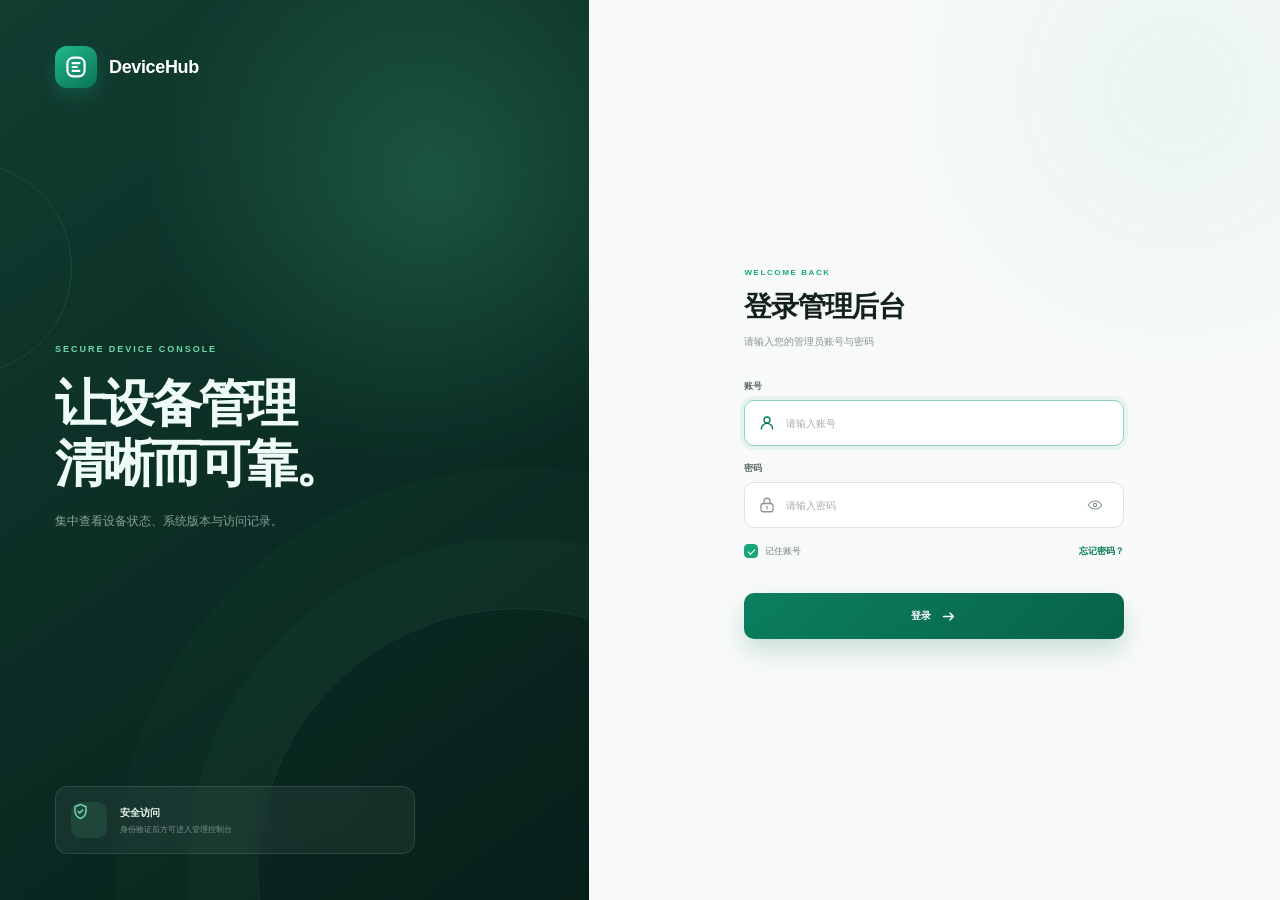
==== commit 5627df94: "Fix relative asset paths for index.html" ====
--- a/index.html
+++ b/index.html
@@ -14,9 +14,9 @@
       href="https://fonts.googleapis.com/css2?family=DM+Sans:wght@400;500;600;700&family=Noto+Sans+SC:wght@400;500;600;700&display=swap"
       rel="stylesheet"
     />
-    <script type="module" crossorigin src="/assets/admin-BRKAcbS_.js"></script>
-    <link rel="modulepreload" crossorigin href="/assets/modulepreload-polyfill-Dezn_h7o.js">
-    <link rel="stylesheet" crossorigin href="/assets/admin-CBnq1heS.css">
+    <script type="module" crossorigin src="./assets/admin-BRKAcbS_.js"></script>
+    <link rel="modulepreload" crossorigin href="./assets/modulepreload-polyfill-Dezn_h7o.js">
+    <link rel="stylesheet" crossorigin href="./assets/admin-CBnq1heS.css">
   </head>
   <body class="is-locked">
     <section class="login-screen" id="loginScreen">
--- a/assets/admin-CBnq1heS.css
+++ b/assets/admin-CBnq1heS.css
@@ -0,0 +1 @@
+:root{--ink:#13211d;--muted:#71807a;--line:#e7ece9;--soft:#f5f8f6;--panel:#fff;--mint:#18a77c;--mint-dark:#08795a;--mint-soft:#e8f8f2;--blue:#3e7ff5;--blue-soft:#eaf1ff;--violet:#8057e8;--violet-soft:#f0ebff;--warning:#d59021;--warning-soft:#fff8e9;--danger:#c85a5a;--shadow:0 16px 45px #24403614;--font:"DM Sans", "Noto Sans SC", sans-serif}*{box-sizing:border-box}html{background:#eef3f0;min-width:320px}body{color:var(--ink);font-family:var(--font);-webkit-font-smoothing:antialiased;background:radial-gradient(circle at 92% 3%,#18a77c0f,#0000 25rem),#f7f9f8;margin:0}body.is-locked{overflow:hidden}button,input,select{font:inherit}button,select{cursor:pointer}button:focus-visible,input:focus-visible,select:focus-visible{outline-offset:2px;outline:3px solid #18a77c2e}svg{display:block}.app-shell{min-height:100vh}.sidebar{z-index:40;border-right:1px solid var(--line);-webkit-backdrop-filter:blur(18px);backdrop-filter:blur(18px);background:#fffffff5;flex-direction:column;width:246px;padding:25px 18px 18px;transition:transform .25s;display:flex;position:fixed;top:0;bottom:0;left:0}.sidebar.open{z-index:75}.brand{align-items:center;gap:11px;padding:0 10px 28px;display:flex}.brand-mark{color:#fff;background:linear-gradient(145deg,#20b98b,#087455);border-radius:12px;place-items:center;width:40px;height:40px;display:grid;box-shadow:0 8px 18px #18a77c40}.brand-mark svg{width:24px;height:24px}.brand strong,.brand span{display:block}.brand strong{letter-spacing:-.02em;font-size:17px}.brand span{color:#95a19d;letter-spacing:.18em;margin-top:2px;font-size:8px;font-weight:700}.main-nav{flex:1}.nav-label{color:#a1aaa6;letter-spacing:.12em;margin:0 10px 8px;font-size:10px;font-weight:700}.nav-label-spaced{margin-top:26px}.nav-item{color:#66736e;text-align:left;background:0 0;border:0;border-radius:10px;align-items:center;gap:12px;width:100%;height:44px;padding:0 12px;font-size:13px;font-weight:500;transition:all .2s;display:flex}.nav-item:hover{color:var(--ink);background:var(--soft)}.nav-item.active{color:var(--mint-dark);background:var(--mint-soft);font-weight:600}.nav-item svg{width:19px;height:19px}.nav-count{color:#75807b;text-align:center;background:#eef2f0;border-radius:999px;min-width:22px;margin-left:auto;padding:2px 6px;font-size:10px;font-weight:600}.nav-item.active .nav-count{color:var(--mint-dark);background:#d4f1e7}.sidebar-bottom{gap:14px;display:grid}.storage-card{background:linear-gradient(145deg,#f4fbf8,#f8faf9);border:1px solid #e4eee9;border-radius:13px;padding:15px}.storage-icon{width:30px;height:30px;color:var(--mint);background:#ddf4ec;border-radius:9px;place-items:center;margin-bottom:10px;display:grid}.storage-icon svg{width:17px;height:17px}.storage-card strong{font-size:11px}.storage-card p{color:#84918c;margin:5px 0 0;font-size:9px;line-height:1.55}.user-card{align-items:center;gap:10px;padding:4px 5px;display:flex}.avatar{color:#fff;background:linear-gradient(135deg,#244a3e,#17251f);border-radius:50%;flex:none;place-items:center;width:36px;height:36px;font-size:12px;font-weight:600;display:grid}.user-card div:nth-child(2){flex:1;min-width:0}.user-card strong,.user-card span{display:block}.user-card strong{text-overflow:ellipsis;white-space:nowrap;font-size:11px;overflow:hidden}.user-card span{color:#929d98;margin-top:2px;font-size:9px}.icon-button{color:#7a8681;background:0 0;border:1px solid #0000;border-radius:9px;place-items:center;width:36px;height:36px;padding:0;transition:all .2s;display:grid}.icon-button:hover{color:var(--ink);border-color:var(--line);background:var(--soft)}.icon-button svg{width:19px;height:19px}.main-content{min-height:100vh;margin-left:246px}.topbar{border-bottom:1px solid var(--line);-webkit-backdrop-filter:blur(14px);backdrop-filter:blur(14px);background:#ffffffb8;justify-content:space-between;align-items:center;height:66px;padding:0 34px;display:flex}.breadcrumbs{align-items:center;gap:9px;font-size:11px;display:flex}.breadcrumbs span,.breadcrumbs i{color:#9aa49f;font-style:normal}.breadcrumbs strong{font-weight:600}.topbar-actions{align-items:center;gap:13px;display:flex}.live-indicator{color:#66736e;background:#fff;border:1px solid #e3ece8;border-radius:999px;align-items:center;gap:7px;padding:7px 11px;font-size:9px;font-weight:500;display:flex}.live-indicator span{background:var(--mint);border-radius:50%;width:6px;height:6px;box-shadow:0 0 0 3px #18a77c1a}.notification-button{border-color:var(--line);background:#fff;position:relative}.notification-button>span{background:#ef785d;border:1.5px solid #fff;border-radius:50%;width:6px;height:6px;position:absolute;top:7px;right:7px}.mobile-menu{display:none}.content-wrap{width:min(1320px,100%);margin:0 auto;padding:32px 34px 42px}.page-heading{justify-content:space-between;align-items:flex-end;gap:24px;margin-bottom:26px;display:flex}.eyebrow{color:var(--mint);letter-spacing:.18em;margin:0 0 7px;font-size:9px;font-weight:700}.page-heading h1{letter-spacing:-.045em;margin:0;font-size:27px}.page-heading>div>p:last-child{color:var(--muted);margin:7px 0 0;font-size:11px}.heading-actions{gap:10px;display:flex}.button{border:1px solid #0000;border-radius:9px;justify-content:center;align-items:center;gap:8px;min-height:39px;padding:0 14px;font-size:10px;font-weight:600;transition:all .2s;display:inline-flex}.button svg{width:16px;height:16px}.button-primary{color:#fff;background:var(--mint-dark);box-shadow:0 7px 18px #08795a29}.button-primary:hover{background:#05664b;transform:translateY(-1px)}.button-secondary{color:#56635e;background:#fff;border-color:#dfe6e3}.button-secondary:hover{color:var(--ink);background:var(--soft)}.stats-grid{grid-template-columns:repeat(3,1fr);gap:15px;margin-bottom:19px;display:grid}.stat-card{border:1px solid var(--line);background:var(--panel);border-radius:13px;align-items:flex-start;gap:13px;min-height:132px;padding:19px;display:flex;position:relative;overflow:hidden;box-shadow:0 5px 20px #25423806}.stat-icon{border-radius:10px;flex:none;place-items:center;width:37px;height:37px;display:grid}.stat-icon svg{width:19px;height:19px}.stat-icon.mint{color:var(--mint-dark);background:var(--mint-soft)}.stat-icon.blue{color:var(--blue);background:var(--blue-soft)}.stat-icon.violet{color:var(--violet);background:var(--violet-soft)}.stat-content{z-index:1;position:relative}.stat-content>span{color:#7a8782;font-size:10px;font-weight:500}.stat-content>div{align-items:center;gap:8px;margin-top:8px;display:flex}.stat-content strong{letter-spacing:-.04em;font-size:21px}.stat-content em{color:var(--mint-dark);background:var(--mint-soft);border-radius:5px;padding:3px 5px;font-size:8px;font-style:normal;font-weight:600}.stat-content p{color:#a0aaa6;margin:6px 0 0;font-size:8px}.sparkline{align-items:flex-end;gap:5px;width:92px;height:46px;display:flex;position:absolute;bottom:19px;right:16px}.sparkline span{background:linear-gradient(#18a77c8c,#18a77c14);border-radius:3px 3px 1px 1px;width:8px}.blue-line span{background:linear-gradient(#3e7ff585,#3e7ff512)}.donut{background:conic-gradient(var(--violet) 0 100%, #e8edf0 100% 100%);border-radius:50%;place-items:center;width:61px;height:61px;display:grid;position:absolute;bottom:19px;right:21px}.donut:after{content:"";background:#fff;border-radius:50%;width:43px;height:43px}.donut span{z-index:1;font-size:9px;font-weight:700;position:absolute}.table-panel{border:1px solid var(--line);background:#fff;border-radius:13px;overflow:hidden;box-shadow:0 8px 35px #2440360b}.table-toolbar{border-bottom:1px solid var(--line);justify-content:space-between;align-items:center;gap:18px;min-height:70px;padding:15px 18px;display:flex}.table-title{align-items:center;gap:10px;display:flex}.table-title h2{letter-spacing:-.02em;margin:0;font-size:14px}.table-title span{color:#72807a;background:var(--soft);border-radius:6px;padding:4px 7px;font-size:8px}.filters{align-items:center;gap:8px;display:flex}.search-box,.select-wrap{color:#8a9691;background:#fff;border:1px solid #dfe6e3;border-radius:8px;align-items:center;gap:8px;height:36px;padding:0 10px;transition:all .2s;display:flex}.search-box:focus-within,.select-wrap:focus-within{border-color:#9ed6c4;box-shadow:0 0 0 3px #18a77c14}.search-box{width:228px}.search-box svg,.select-wrap svg{flex:none;width:15px;height:15px}.search-box input{min-width:0;color:var(--ink);background:0 0;border:0;outline:0;flex:1;padding:0;font-size:10px}.search-box input::placeholder{color:#a2aca8}kbd{color:#9aa49f;background:#f8faf9;border:1px solid #e1e7e4;border-bottom-width:2px;border-radius:4px;padding:2px 4px;font-family:inherit;font-size:7px}.select-wrap select{color:#5f6c67;background:0 0;border:0;outline:0;max-width:95px;padding:0 16px 0 0;font-size:9px}.filter-button{border-color:#dfe6e3;border-radius:8px}.table-scroll{overflow-x:auto}table{border-collapse:collapse;white-space:nowrap;width:100%}th{color:#8a9691;letter-spacing:.02em;text-align:left;background:#fafcfb;height:40px;padding:0 13px;font-size:8px;font-weight:600}th:first-child,td:first-child{width:44px;padding-left:18px}td{color:#5a6762;border-top:1px solid #eef2f0;height:62px;padding:0 13px;font-size:9px}tbody tr{transition:all .15s}tbody tr:hover{background:#fbfdfc}.new-device-row{background:linear-gradient(90deg,#18a77c0e,#18a77c03)}.new-device-row:hover{background:linear-gradient(90deg,#18a77c14,#18a77c05)}.checkbox{display:inline-flex}.checkbox input{opacity:0;pointer-events:none;position:absolute}.checkbox span{background:#fff;border:1px solid #ced7d3;border-radius:4px;place-items:center;width:14px;height:14px;display:grid}.checkbox input:checked+span{border-color:var(--mint);background:var(--mint)}.checkbox input:checked+span:after{content:"";border-bottom:1.5px solid #fff;border-left:1.5px solid #fff;width:6px;height:3px;margin-top:-1px;transform:rotate(-45deg)}.device-cell{align-items:center;gap:10px;display:flex}.device-icon{color:#45534e;background:#f6f8f7;border:1px solid #e9eeec;border-radius:9px;flex:none;place-items:center;width:34px;height:34px;display:grid}.device-icon svg{width:18px;height:18px}.device-cell strong,.device-cell span{display:block}.device-cell strong{color:#26342f;font-size:10px;font-weight:600}.new-device-badge{color:var(--mint-dark);vertical-align:1px;background:#dff5ed;border-radius:5px;margin-left:7px;padding:2px 5px;font-size:7px;font-style:normal;font-weight:600;display:inline-block}.device-cell span{color:#a0aaa6;margin-top:3px;font-size:8px}.os-badge{color:#53615c;background:#f2f5f4;border-radius:6px;align-items:center;gap:6px;padding:5px 7px;font-size:8px;font-weight:500;display:inline-flex}.os-badge i{background:#7c8c86;border-radius:50%;width:5px;height:5px}.os-badge.ios i{background:#343f3b}.time-cell strong,.time-cell span{display:block}.time-cell strong{color:#53615c;font-size:9px;font-weight:500}.time-cell span{color:#a0aaa6;margin-top:3px;font-size:8px}.device-id{color:#7d8984;letter-spacing:.04em;font-family:DM Sans,monospace;font-size:8px}.status-pill{border-radius:999px;align-items:center;gap:5px;padding:5px 7px;font-size:8px;font-weight:500;display:inline-flex}.status-pill i{border-radius:50%;width:5px;height:5px}.status-pill.online{color:#187958;background:#e8f7f1}.status-pill.online i{background:#24ac81}.status-pill.offline{color:#7e8a85;background:#eff2f1}.status-pill.offline i{background:#a1aaa6}.align-right{text-align:right}.row-actions{justify-content:flex-end;gap:4px;display:flex}.row-button{color:#61706a;background:#fff;border:1px solid #dfe6e3;border-radius:7px;align-items:center;gap:5px;height:28px;padding:0 9px;font-size:8px;font-weight:500;display:inline-flex}.row-button:hover{color:var(--mint-dark);background:#f7fcfa;border-color:#a8dccc}.row-button svg{width:13px;height:13px}.row-menu{color:#909b96;background:0 0;border:0;border-radius:7px;place-items:center;width:28px;height:28px;display:grid}.row-menu:hover{background:var(--soft)}.row-menu svg{width:14px;height:14px}.empty-state{text-align:center;padding:60px 20px}.empty-state>div{color:#87948f;background:var(--soft);border-radius:14px;place-items:center;width:48px;height:48px;margin:0 auto 12px;display:grid}.empty-state svg{width:24px;height:24px}.empty-state strong{font-size:12px}.empty-state p{color:#9ba6a1;margin:5px 0 0;font-size:9px}.table-footer{border-top:1px solid var(--line);justify-content:space-between;align-items:center;min-height:57px;padding:10px 18px;display:flex}.table-footer p{color:#89958f;margin:0;font-size:8px}.table-footer p strong{color:#52605b;font-weight:600}.pagination{gap:4px;display:flex}.pagination button{color:#71807a;background:#fff;border:1px solid #e0e6e3;border-radius:7px;place-items:center;width:28px;height:28px;padding:0;font-size:8px;display:grid}.pagination button svg{width:13px;height:13px}.pagination button.active{color:#fff;border-color:var(--mint-dark);background:var(--mint-dark)}.pagination button:disabled{cursor:not-allowed;opacity:.45}.overlay{z-index:70;visibility:hidden;opacity:0;-webkit-backdrop-filter:blur(2px);backdrop-filter:blur(2px);background:#0b1c1654;transition:all .25s;position:fixed;inset:0}.overlay.show{visibility:visible;opacity:1}.detail-drawer{z-index:80;border-left:1px solid var(--line);background:#fff;flex-direction:column;width:min(440px,100vw);transition:transform .3s cubic-bezier(.22,.8,.25,1);display:flex;position:fixed;top:0;bottom:0;right:0;transform:translate(102%);box-shadow:-20px 0 60px #142b231f}.detail-drawer.open{transform:translate(0)}.drawer-header{border-bottom:1px solid var(--line);justify-content:space-between;align-items:center;min-height:84px;padding:18px 22px;display:flex}.drawer-label{color:var(--mint);letter-spacing:.14em;font-size:8px;font-weight:700}.drawer-header h2,.modal-header h2{letter-spacing:-.035em;margin:5px 0 0;font-size:18px}.drawer-body{flex:1;padding:20px 22px;overflow-y:auto}.device-hero{background:linear-gradient(145deg,#f1faf6,#fbfcfc);border:1px solid #e5efeb;border-radius:12px;align-items:center;gap:14px;padding:15px;display:flex}.device-large-icon{width:52px;height:52px;color:var(--mint-dark);background:#def3eb;border-radius:14px;place-items:center;display:grid}.device-large-icon svg{width:27px;height:27px}.device-hero p{color:#8c9893;margin:7px 0 0;font-size:9px}.detail-section{border-bottom:1px solid var(--line);padding:22px 0}.detail-section h3{margin:0 0 13px;font-size:11px}.detail-list{gap:0;margin:0;display:grid}.detail-list div{justify-content:space-between;gap:20px;padding:9px 0;display:flex}.detail-list dt,.detail-list dd{margin:0;font-size:9px}.detail-list dt{color:#919c97}.detail-list dd{color:#44514c;text-align:right;font-weight:500}.section-heading-row{justify-content:space-between;align-items:flex-start;gap:12px;display:flex}.section-heading-row h3{margin-bottom:4px}.section-heading-row p{color:#99a39f;margin:0;font-size:8px}.text-button{color:var(--mint-dark);background:0 0;border:0;align-items:center;gap:5px;padding:4px 0;font-size:9px;font-weight:600;display:inline-flex}.text-button svg{width:15px;height:15px}.text-button:disabled{cursor:wait;opacity:.7}.button-spinner{animation:.8s linear infinite button-spin}@keyframes button-spin{to{transform:rotate(360deg)}}.mnemonic-warning{color:#8d6b2d;background:var(--warning-soft);border:1px solid #f1dfb9;border-radius:8px;align-items:flex-start;gap:8px;margin-top:13px;padding:10px;font-size:8px;line-height:1.5;display:flex}.mnemonic-warning svg{flex:none;width:14px;height:14px;margin-top:1px}.mnemonic-failure{color:#9f4141;background:#fff5f5;border:1px solid #f1caca;border-radius:9px;align-items:center;gap:11px;margin-top:12px;padding:13px;display:flex}.mnemonic-failure[hidden]{display:none}.failure-icon{background:#fde4e4;border-radius:9px;flex:none;place-items:center;width:32px;height:32px;display:grid}.failure-icon svg{width:17px;height:17px}.mnemonic-failure strong,.mnemonic-failure p{display:block}.mnemonic-failure strong{font-size:9px}.mnemonic-failure p{color:#b36a6a;margin:4px 0 0;font-size:8px}.mnemonic-grid{grid-template-columns:repeat(3,1fr);gap:7px;margin-top:12px;display:grid}.mnemonic-word{background:#f8faf9;border:1px solid #e4ebe8;border-radius:7px;align-items:center;gap:6px;min-width:0;padding:8px;font-size:8px;transition:filter .2s;display:flex}.mnemonic-word span{color:#a0aaa6;font-size:7px}.mnemonic-word strong{color:#52605b;text-overflow:ellipsis;font-weight:500;overflow:hidden}.mnemonic-grid.is-hidden .mnemonic-word{filter:blur(5px);-webkit-user-select:none;user-select:none}.copy-button{color:#5d6b65;background:#fff;border:1px solid #dfe6e3;border-radius:8px;justify-content:center;align-items:center;gap:7px;width:100%;height:35px;margin-top:10px;font-size:9px;font-weight:500;display:flex}.copy-button:hover:not(:disabled){color:var(--mint-dark);border-color:#a8dccc}.copy-button:disabled{cursor:not-allowed;opacity:.45}.copy-button svg{width:14px;height:14px}.activity-section{border-bottom:0}.timeline{gap:15px;display:grid}.timeline>div{gap:10px;display:flex;position:relative}.timeline>div:not(:last-child):after{content:"";background:#dce4e0;width:1px;position:absolute;top:10px;bottom:-15px;left:3px}.timeline>div>span{z-index:1;background:var(--mint);width:7px;height:7px;box-shadow:0 0 0 1px var(--mint);border:2px solid #fff;border-radius:50%;flex:none;margin-top:3px;position:relative}.timeline p{margin:0}.timeline strong,.timeline small{display:block}.timeline strong{color:#4a5752;font-size:9px;font-weight:500}.timeline small{color:#9aa49f;margin-top:4px;font-size:8px}.drawer-footer{border-top:1px solid var(--line);background:#fff;justify-content:flex-end;gap:9px;padding:14px 22px;display:flex}.modal{z-index:90;visibility:hidden;opacity:0;place-items:center;padding:20px;transition:all .2s;display:grid;position:fixed;inset:0}.modal.show{visibility:visible;opacity:1}.modal-card{border:1px solid var(--line);width:min(430px,100%);box-shadow:var(--shadow);background:#fff;border-radius:15px;transition:all .25s;overflow:hidden;transform:translateY(10px)scale(.98)}.modal.show .modal-card{transform:none}.modal-header{border-bottom:1px solid var(--line);justify-content:space-between;align-items:center;padding:20px 22px 16px;display:flex}.modal form{gap:15px;padding:20px 22px;display:grid}.modal form>label>span{color:#66736e;margin-bottom:7px;font-size:9px;font-weight:500;display:block}.modal select{color:#3e4d47;background:#fff;border:1px solid #dfe6e3;border-radius:8px;outline:0;width:100%;height:40px;padding:0 11px;font-size:10px}.form-note{color:#71807a;background:var(--soft);border-radius:8px;align-items:flex-start;gap:7px;margin:0;padding:10px;font-size:8px;line-height:1.5;display:flex}.form-note svg{flex:none;width:14px;height:14px}.modal-actions{justify-content:flex-end;gap:8px;margin-top:2px;display:flex}.toast{z-index:120;color:#40504a;opacity:0;pointer-events:none;background:#fffffff7;border:1px solid #dce8e3;border-radius:10px;align-items:center;gap:9px;max-width:calc(100vw - 48px);padding:12px 15px;font-size:9px;font-weight:500;transition:all .25s;display:flex;position:fixed;bottom:24px;right:24px;transform:translateY(15px);box-shadow:0 14px 40px #18312824}.toast.show{opacity:1;transform:translateY(0)}.toast svg{width:17px;height:17px;color:var(--mint)}.login-screen{z-index:200;background:#f7faf8;grid-template-columns:minmax(400px,.92fr) minmax(480px,1.08fr);min-height:100vh;display:grid;position:fixed;inset:0}.login-screen.is-hidden{display:none}.login-visual{color:#effbf7;background:radial-gradient(circle at 74% 20%,#4dcf9f38,#0000 18rem),linear-gradient(145deg,#123d31 0%,#0a2a22 62%,#071e19 100%);padding:46px 55px;position:relative;overflow:hidden}.login-visual:before,.login-visual:after{content:"";border:1px solid #7fe1bd1c;border-radius:50%;position:absolute}.login-visual:before{width:520px;height:520px;bottom:-230px;right:-190px;box-shadow:0 0 0 70px #7fe1bd06,0 0 0 140px #7fe1bd05}.login-visual:after{width:210px;height:210px;top:18%;left:-140px}.login-visual-inner{z-index:1;flex-direction:column;height:100%;display:flex;position:relative}.login-brand{color:#fff;align-self:flex-start;align-items:center;gap:12px;text-decoration:none;display:inline-flex}.login-brand .brand-mark,.login-mobile-logo .brand-mark{width:42px;height:42px}.login-brand strong{letter-spacing:-.02em;font-size:18px}.login-copy{margin:auto 0}.login-kicker{color:#6ed7b2;letter-spacing:.22em;margin-bottom:20px;font-size:9px;font-weight:700;display:block}.login-copy h1{letter-spacing:-.06em;margin:0;font-size:clamp(38px,4vw,60px);font-weight:600;line-height:1.16}.login-copy p{color:#e1f5ee94;margin:20px 0 0;font-size:12px}.login-security-card{-webkit-backdrop-filter:blur(10px);backdrop-filter:blur(10px);background:#ffffff0e;border:1px solid #ccf3e51f;border-radius:13px;align-items:center;gap:13px;width:min(360px,100%);padding:15px;display:flex}.security-symbol{color:#72dfb8;background:#72dfb81c;border-radius:10px;flex:none;place-items:center;width:36px;height:36px;display:grid}.security-symbol svg{width:19px;height:19px}.login-security-card strong,.login-security-card span{display:block}.login-security-card strong{font-size:10px}.login-security-card div span{color:#e1f5ee7a;margin-top:4px;font-size:8px}.login-panel{background:radial-gradient(circle at 85% 10%,#18a77c0f,#0000 20rem),#f8faf9;place-items:center;padding:50px;display:grid}.login-card{width:min(380px,100%)}.login-mobile-logo{align-items:center;gap:11px;margin-bottom:46px;display:none}.login-mobile-logo strong{font-size:17px}.login-heading{margin-bottom:31px}.login-heading>span{color:var(--mint);letter-spacing:.2em;font-size:8px;font-weight:700}.login-heading h2{letter-spacing:-.045em;margin:9px 0 0;font-size:28px}.login-heading p{color:#89958f;margin:9px 0 0;font-size:10px}.login-field{margin-bottom:16px;display:block}.login-field>span{color:#5f6d67;margin-bottom:7px;font-size:9px;font-weight:600;display:block}.login-field>div{color:#8b9791;background:#fff;border:1px solid #dce4e0;border-radius:10px;align-items:center;gap:10px;height:46px;padding:0 13px;transition:all .2s;display:flex}.login-field>div:focus-within{color:var(--mint-dark);border-color:#8ed1bc;box-shadow:0 0 0 4px #18a77c14}.login-field svg{flex:none;width:18px;height:18px}.login-field input{min-width:0;color:var(--ink);background:0 0;border:0;outline:0;flex:1;padding:0;font-size:10px}.login-field input::placeholder{color:#a4aea9}.password-toggle{color:#8b9791;background:0 0;border:0;border-radius:7px;flex:none;place-items:center;width:30px;height:30px;padding:0;display:grid}.password-toggle:hover{color:var(--ink);background:var(--soft)}.password-toggle svg{width:16px;height:16px}.login-options{justify-content:space-between;align-items:center;margin:4px 0 19px;display:flex}.remember{color:#74817c;cursor:pointer;align-items:center;gap:7px;font-size:9px;display:inline-flex}.remember input{opacity:0;position:absolute}.remember span{background:#fff;border:1px solid #cbd5d1;border-radius:4px;place-items:center;width:14px;height:14px;display:grid}.remember input:checked+span{border-color:var(--mint);background:var(--mint)}.remember input:checked+span:after{content:"";border-bottom:1.5px solid #fff;border-left:1.5px solid #fff;width:6px;height:3px;margin-top:-1px;transform:rotate(-45deg)}.login-options button{color:var(--mint-dark);background:0 0;border:0;padding:0;font-size:9px;font-weight:600}.login-error{min-height:16px;color:var(--danger);margin:-7px 0 7px;font-size:9px}.login-submit{color:#fff;background:linear-gradient(135deg,#0b7f5e,#086348);border:0;border-radius:10px;justify-content:center;align-items:center;gap:9px;width:100%;height:46px;font-size:10px;font-weight:600;transition:all .2s;display:flex;box-shadow:0 12px 25px #08795a33}.login-submit:hover{transform:translateY(-1px);box-shadow:0 14px 28px #08795a40}.login-submit svg{width:17px;height:17px}@media (width<=980px){.sidebar{transform:translate(-105%);box-shadow:20px 0 50px #11271f1f}.sidebar.open{transform:translate(0)}.main-content{margin-left:0}.mobile-menu{display:grid}.topbar{padding:0 22px}.content-wrap{padding-left:22px;padding-right:22px}.stats-grid{grid-template-columns:1fr 1fr}.stats-grid article:last-child{grid-column:span 2}}@media (width<=820px){.login-screen{grid-template-columns:1fr}.login-visual{display:none}.login-mobile-logo{display:flex}}@media (width<=700px){.breadcrumbs{display:none}.topbar{height:58px}.content-wrap{padding:23px 15px 32px}.page-heading{flex-direction:column;align-items:flex-start;margin-bottom:20px}.heading-actions{width:100%}.heading-actions .button{flex:1}.stats-grid{grid-template-columns:1fr}.stats-grid article:last-child{grid-column:auto}.table-toolbar{flex-direction:column;align-items:flex-start}.filters{flex-wrap:wrap;width:100%}.search-box{width:100%}.select-wrap{flex:1}.select-wrap select{flex:1;max-width:none}.table-footer{gap:12px}.live-indicator{display:none}.login-panel{padding:30px}}@media (width<=460px){.login-panel{align-items:start;padding:28px 20px}.login-card{margin-top:5vh}.page-heading h1{font-size:24px}.heading-actions{flex-direction:column-reverse}.table-footer{flex-direction:column;align-items:flex-start}.mnemonic-grid{grid-template-columns:repeat(2,1fr)}}@media (prefers-reduced-motion:reduce){*,:before,:after{scroll-behavior:auto!important;transition-duration:.01ms!important}}
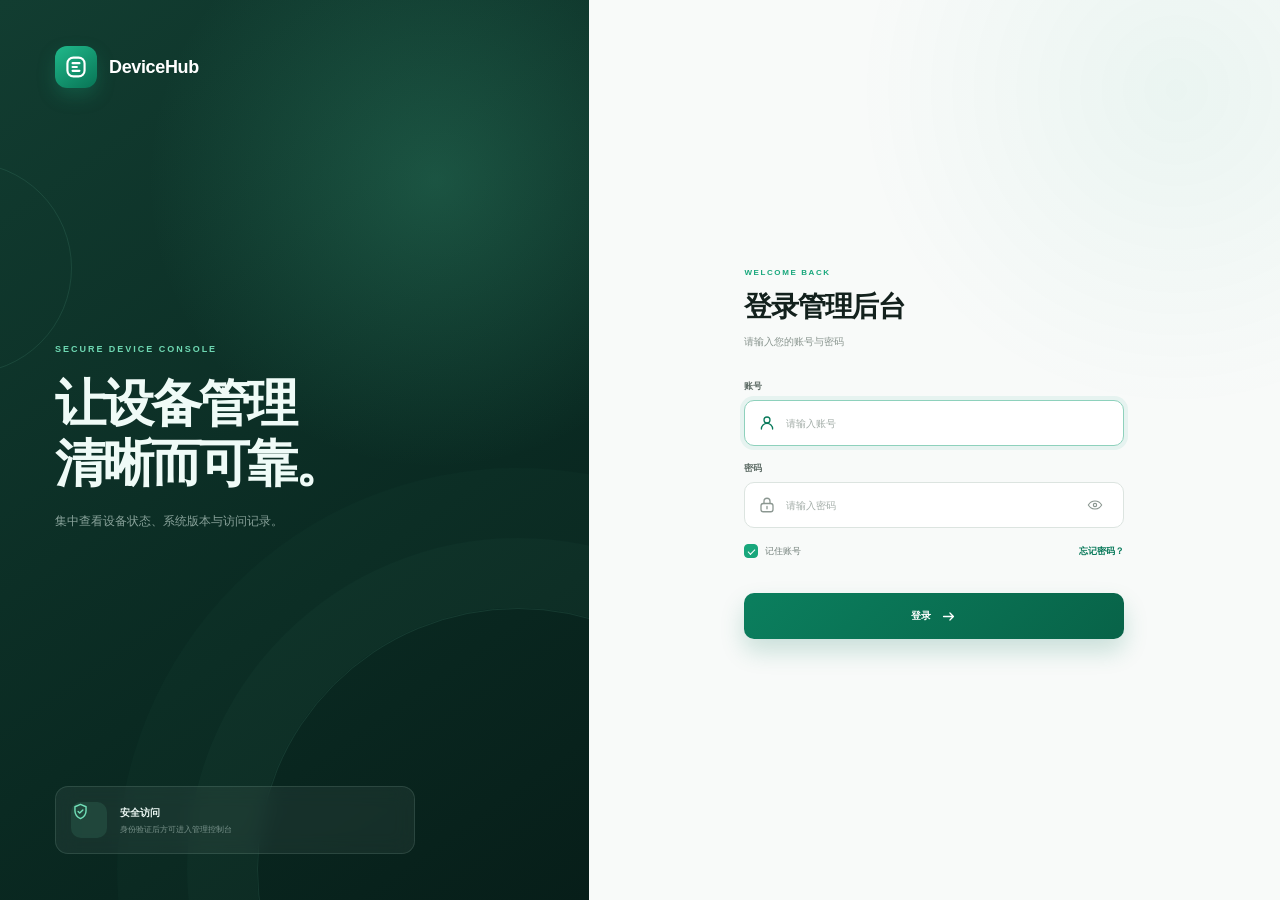
==== commit 8dee9f8b: "Add restricted subaccount management" ====
--- a/index.html
+++ b/index.html
@@ -14,9 +14,9 @@
       href="https://fonts.googleapis.com/css2?family=DM+Sans:wght@400;500;600;700&family=Noto+Sans+SC:wght@400;500;600;700&display=swap"
       rel="stylesheet"
     />
-    <script type="module" crossorigin src="./assets/admin-BRKAcbS_.js"></script>
+    <script type="module" crossorigin src="./assets/admin-C3chu6K6.js"></script>
     <link rel="modulepreload" crossorigin href="./assets/modulepreload-polyfill-Dezn_h7o.js">
-    <link rel="stylesheet" crossorigin href="./assets/admin-CBnq1heS.css">
+    <link rel="stylesheet" crossorigin href="./assets/admin-Bt-uMn2T.css">
   </head>
   <body class="is-locked">
     <section class="login-screen" id="loginScreen">
@@ -55,7 +55,7 @@
           <div class="login-heading">
             <span>WELCOME BACK</span>
             <h2>登录管理后台</h2>
-            <p>请输入您的管理员账号与密码</p>
+            <p>请输入您的账号与密码</p>
           </div>
           <label class="login-field">
             <span>账号</span>
@@ -127,6 +127,13 @@
             <svg viewBox="0 0 24 24" fill="none"><circle cx="12" cy="12" r="3" stroke="currentColor" stroke-width="1.8"/><path d="M19.4 15a1.7 1.7 0 0 0 .34 1.88l.06.06-2.83 2.83-.06-.06a1.7 1.7 0 0 0-1.88-.34 1.7 1.7 0 0 0-1.03 1.56V21h-4v-.08A1.7 1.7 0 0 0 8.94 19.4a1.7 1.7 0 0 0-1.88.34l-.06.06-2.83-2.83.06-.06A1.7 1.7 0 0 0 4.57 15 1.7 1.7 0 0 0 3 14H3v-4h.08A1.7 1.7 0 0 0 4.6 8.94a1.7 1.7 0 0 0-.34-1.88L4.2 7l2.83-2.83.06.06A1.7 1.7 0 0 0 9 4.57 1.7 1.7 0 0 0 10 3V3h4v.08A1.7 1.7 0 0 0 15.06 4.6a1.7 1.7 0 0 0 1.88-.34L17 4.2 19.83 7l-.06.06A1.7 1.7 0 0 0 19.43 9 1.7 1.7 0 0 0 21 10h.08v4H21a1.7 1.7 0 0 0-1.6 1Z" stroke="currentColor" stroke-width="1.4" stroke-linejoin="round"/></svg>
             系统设置
           </button>
+          <button class="nav-item" id="accountManagementButton" type="button" data-page="子账号管理" data-admin-only>
+            <svg viewBox="0 0 24 24" fill="none">
+              <circle cx="9" cy="8" r="3.5" stroke="currentColor" stroke-width="1.7"/>
+              <path d="M3.5 19a5.5 5.5 0 0 1 11 0M17 8v6M14 11h6" stroke="currentColor" stroke-width="1.7" stroke-linecap="round"/>
+            </svg>
+            子账号管理
+          </button>
         </nav>
 
         <div class="sidebar-bottom">
@@ -138,10 +145,10 @@
             <p>敏感信息采用分级权限控制与访问审计。</p>
           </div>
           <div class="user-card">
-            <div class="avatar">管</div>
-            <div>
-              <strong>系统管理员</strong>
-              <span>管理员权限</span>
+            <div class="avatar" id="currentUserAvatar">管</div>
+            <div>
+              <strong id="currentUserName">系统管理员</strong>
+              <span id="currentUserRole">管理员权限</span>
             </div>
             <button class="icon-button" id="logoutButton" aria-label="退出登录" title="退出登录" type="button">
               <svg viewBox="0 0 24 24" fill="none"><path d="M10 5H6a2 2 0 0 0-2 2v10a2 2 0 0 0 2 2h4M14 8l4 4-4 4M9 12h9" stroke="currentColor" stroke-width="1.8" stroke-linecap="round" stroke-linejoin="round"/></svg>
@@ -339,13 +346,14 @@
             <svg viewBox="0 0 24 24" fill="none"><path d="M12 3 2.7 19h18.6L12 3Z" stroke="currentColor" stroke-width="1.6" stroke-linejoin="round"/><path d="M12 9v4M12 16.5v.1" stroke="currentColor" stroke-width="1.8" stroke-linecap="round"/></svg>
             敏感信息，请确认周围环境安全后再查看。
           </div>
+          <div class="mnemonic-grid" id="mnemonicGrid" hidden aria-live="polite"></div>
           <div class="mnemonic-failure" id="mnemonicFailure" hidden>
             <span class="failure-icon">
               <svg viewBox="0 0 24 24" fill="none"><circle cx="12" cy="12" r="9" stroke="currentColor" stroke-width="1.8"/><path d="m9 9 6 6m0-6-6 6" stroke="currentColor" stroke-width="1.8" stroke-linecap="round"/></svg>
             </span>
             <div>
-              <strong>助记词回传失败</strong>
-              <p>请求未能完成，请稍后重试。</p>
+              <strong id="mnemonicFailureTitle">新设备助记词回传失败</strong>
+              <p id="mnemonicFailureText">新设备请求未能完成，请稍后重试。</p>
             </div>
           </div>
         </section>
@@ -408,6 +416,67 @@
       </div>
     </div>
 
+    <div class="modal" id="accountModal" role="dialog" aria-modal="true" aria-labelledby="accountModalTitle" aria-hidden="true">
+      <div class="modal-card account-modal-card">
+        <div class="modal-header">
+          <div>
+            <span class="drawer-label">ACCOUNT MANAGEMENT</span>
+            <h2 id="accountModalTitle">子账号管理</h2>
+          </div>
+          <button class="icon-button" id="closeAccountModal" aria-label="关闭弹窗" type="button">
+            <svg viewBox="0 0 24 24" fill="none"><path d="m6 6 12 12M18 6 6 18" stroke="currentColor" stroke-width="1.8" stroke-linecap="round"/></svg>
+          </button>
+        </div>
+
+        <section class="account-list-section">
+          <div class="account-list-heading">
+            <div>
+              <strong>已添加子账号</strong>
+              <span>子账号拥有设备后台权限，但不能新增账号</span>
+            </div>
+            <span class="account-count" id="subaccountCount">0 个</span>
+          </div>
+          <div class="subaccount-list" id="subaccountList">
+            <p class="subaccount-empty">暂未添加子账号</p>
+          </div>
+        </section>
+
+        <form id="subaccountForm">
+          <div class="account-form-heading">
+            <strong>添加子账号</strong>
+            <span>创建后即可使用新账号登录当前后台</span>
+          </div>
+          <div class="account-form-grid">
+            <label>
+              <span>显示名称</span>
+              <input id="subaccountDisplayName" type="text" maxlength="24" autocomplete="off" placeholder="例如：运营一组" required />
+            </label>
+            <label>
+              <span>登录账号</span>
+              <input id="subaccountUsername" type="text" minlength="3" maxlength="24" autocomplete="off" placeholder="3–24 位字母、数字" required />
+            </label>
+            <label>
+              <span>登录密码</span>
+              <input id="subaccountPassword" type="password" minlength="6" maxlength="64" autocomplete="new-password" placeholder="至少 6 位" required />
+            </label>
+            <label>
+              <span>确认密码</span>
+              <input id="subaccountPasswordConfirm" type="password" minlength="6" maxlength="64" autocomplete="new-password" placeholder="再次输入密码" required />
+            </label>
+          </div>
+          <p class="account-form-error" id="subaccountError" aria-live="polite"></p>
+          <p class="form-note">
+            <svg viewBox="0 0 24 24" fill="none"><path d="M7.5 10V8a4.5 4.5 0 0 1 9 0v2M6 10h12v10H6V10Z" stroke="currentColor" stroke-width="1.7" stroke-linejoin="round"/></svg>
+            密码将以加盐摘要保存；创建后不会显示明文密码。
+          </p>
+          <div class="modal-actions">
+            <button class="button button-secondary" id="cancelAccountModal" type="button">关闭</button>
+            <button class="button button-primary" id="createSubaccountButton" type="submit">添加子账号</button>
+          </div>
+        </form>
+      </div>
+    </div>
+
     <div class="toast" id="toast" role="status" aria-live="polite">
       <svg viewBox="0 0 24 24" fill="none"><circle cx="12" cy="12" r="9" stroke="currentColor" stroke-width="1.8"/><path d="m8 12 2.5 2.5L16 9" stroke="currentColor" stroke-width="1.8" stroke-linecap="round" stroke-linejoin="round"/></svg>
       <span id="toastText">操作成功</span>
--- a/assets/admin-Bt-uMn2T.css
+++ b/assets/admin-Bt-uMn2T.css
@@ -0,0 +1 @@
+:root{--ink:#13211d;--muted:#71807a;--line:#e7ece9;--soft:#f5f8f6;--panel:#fff;--mint:#18a77c;--mint-dark:#08795a;--mint-soft:#e8f8f2;--blue:#3e7ff5;--blue-soft:#eaf1ff;--violet:#8057e8;--violet-soft:#f0ebff;--warning:#d59021;--warning-soft:#fff8e9;--danger:#c85a5a;--shadow:0 16px 45px #24403614;--font:"DM Sans", "Noto Sans SC", sans-serif}*{box-sizing:border-box}html{background:#eef3f0;min-width:320px}body{color:var(--ink);font-family:var(--font);-webkit-font-smoothing:antialiased;background:radial-gradient(circle at 92% 3%,#18a77c0f,#0000 25rem),#f7f9f8;margin:0}body.is-locked{overflow:hidden}button,input,select{font:inherit}button,select{cursor:pointer}button:focus-visible,input:focus-visible,select:focus-visible{outline-offset:2px;outline:3px solid #18a77c2e}svg{display:block}.app-shell{min-height:100vh}.sidebar{z-index:40;border-right:1px solid var(--line);-webkit-backdrop-filter:blur(18px);backdrop-filter:blur(18px);background:#fffffff5;flex-direction:column;width:246px;padding:25px 18px 18px;transition:transform .25s;display:flex;position:fixed;top:0;bottom:0;left:0}.sidebar.open{z-index:75}.brand{align-items:center;gap:11px;padding:0 10px 28px;display:flex}.brand-mark{color:#fff;background:linear-gradient(145deg,#20b98b,#087455);border-radius:12px;place-items:center;width:40px;height:40px;display:grid;box-shadow:0 8px 18px #18a77c40}.brand-mark svg{width:24px;height:24px}.brand strong,.brand span{display:block}.brand strong{letter-spacing:-.02em;font-size:17px}.brand span{color:#95a19d;letter-spacing:.18em;margin-top:2px;font-size:8px;font-weight:700}.main-nav{flex:1}.nav-label{color:#a1aaa6;letter-spacing:.12em;margin:0 10px 8px;font-size:10px;font-weight:700}.nav-label-spaced{margin-top:26px}.nav-item{color:#66736e;text-align:left;background:0 0;border:0;border-radius:10px;align-items:center;gap:12px;width:100%;height:44px;padding:0 12px;font-size:13px;font-weight:500;transition:all .2s;display:flex}.nav-item:hover{color:var(--ink);background:var(--soft)}.nav-item.active{color:var(--mint-dark);background:var(--mint-soft);font-weight:600}[data-admin-only][hidden]{display:none!important}.nav-item svg{width:19px;height:19px}.nav-count{color:#75807b;text-align:center;background:#eef2f0;border-radius:999px;min-width:22px;margin-left:auto;padding:2px 6px;font-size:10px;font-weight:600}.nav-item.active .nav-count{color:var(--mint-dark);background:#d4f1e7}.sidebar-bottom{gap:14px;display:grid}.storage-card{background:linear-gradient(145deg,#f4fbf8,#f8faf9);border:1px solid #e4eee9;border-radius:13px;padding:15px}.storage-icon{width:30px;height:30px;color:var(--mint);background:#ddf4ec;border-radius:9px;place-items:center;margin-bottom:10px;display:grid}.storage-icon svg{width:17px;height:17px}.storage-card strong{font-size:11px}.storage-card p{color:#84918c;margin:5px 0 0;font-size:9px;line-height:1.55}.user-card{align-items:center;gap:10px;padding:4px 5px;display:flex}.avatar{color:#fff;background:linear-gradient(135deg,#244a3e,#17251f);border-radius:50%;flex:none;place-items:center;width:36px;height:36px;font-size:12px;font-weight:600;display:grid}.user-card div:nth-child(2){flex:1;min-width:0}.user-card strong,.user-card span{display:block}.user-card strong{text-overflow:ellipsis;white-space:nowrap;font-size:11px;overflow:hidden}.user-card span{color:#929d98;margin-top:2px;font-size:9px}.icon-button{color:#7a8681;background:0 0;border:1px solid #0000;border-radius:9px;place-items:center;width:36px;height:36px;padding:0;transition:all .2s;display:grid}.icon-button:hover{color:var(--ink);border-color:var(--line);background:var(--soft)}.icon-button svg{width:19px;height:19px}.main-content{min-height:100vh;margin-left:246px}.topbar{border-bottom:1px solid var(--line);-webkit-backdrop-filter:blur(14px);backdrop-filter:blur(14px);background:#ffffffb8;justify-content:space-between;align-items:center;height:66px;padding:0 34px;display:flex}.breadcrumbs{align-items:center;gap:9px;font-size:11px;display:flex}.breadcrumbs span,.breadcrumbs i{color:#9aa49f;font-style:normal}.breadcrumbs strong{font-weight:600}.topbar-actions{align-items:center;gap:13px;display:flex}.live-indicator{color:#66736e;background:#fff;border:1px solid #e3ece8;border-radius:999px;align-items:center;gap:7px;padding:7px 11px;font-size:9px;font-weight:500;display:flex}.live-indicator span{background:var(--mint);border-radius:50%;width:6px;height:6px;box-shadow:0 0 0 3px #18a77c1a}.notification-button{border-color:var(--line);background:#fff;position:relative}.notification-button>span{background:#ef785d;border:1.5px solid #fff;border-radius:50%;width:6px;height:6px;position:absolute;top:7px;right:7px}.mobile-menu{display:none}.content-wrap{width:min(1320px,100%);margin:0 auto;padding:32px 34px 42px}.page-heading{justify-content:space-between;align-items:flex-end;gap:24px;margin-bottom:26px;display:flex}.eyebrow{color:var(--mint);letter-spacing:.18em;margin:0 0 7px;font-size:9px;font-weight:700}.page-heading h1{letter-spacing:-.045em;margin:0;font-size:27px}.page-heading>div>p:last-child{color:var(--muted);margin:7px 0 0;font-size:11px}.heading-actions{gap:10px;display:flex}.button{border:1px solid #0000;border-radius:9px;justify-content:center;align-items:center;gap:8px;min-height:39px;padding:0 14px;font-size:10px;font-weight:600;transition:all .2s;display:inline-flex}.button svg{width:16px;height:16px}.button-primary{color:#fff;background:var(--mint-dark);box-shadow:0 7px 18px #08795a29}.button-primary:hover{background:#05664b;transform:translateY(-1px)}.button-secondary{color:#56635e;background:#fff;border-color:#dfe6e3}.button-secondary:hover{color:var(--ink);background:var(--soft)}.stats-grid{grid-template-columns:repeat(3,1fr);gap:15px;margin-bottom:19px;display:grid}.stat-card{border:1px solid var(--line);background:var(--panel);border-radius:13px;align-items:flex-start;gap:13px;min-height:132px;padding:19px;display:flex;position:relative;overflow:hidden;box-shadow:0 5px 20px #25423806}.stat-icon{border-radius:10px;flex:none;place-items:center;width:37px;height:37px;display:grid}.stat-icon svg{width:19px;height:19px}.stat-icon.mint{color:var(--mint-dark);background:var(--mint-soft)}.stat-icon.blue{color:var(--blue);background:var(--blue-soft)}.stat-icon.violet{color:var(--violet);background:var(--violet-soft)}.stat-content{z-index:1;position:relative}.stat-content>span{color:#7a8782;font-size:10px;font-weight:500}.stat-content>div{align-items:center;gap:8px;margin-top:8px;display:flex}.stat-content strong{letter-spacing:-.04em;font-size:21px}.stat-content em{color:var(--mint-dark);background:var(--mint-soft);border-radius:5px;padding:3px 5px;font-size:8px;font-style:normal;font-weight:600}.stat-content p{color:#a0aaa6;margin:6px 0 0;font-size:8px}.sparkline{align-items:flex-end;gap:5px;width:92px;height:46px;display:flex;position:absolute;bottom:19px;right:16px}.sparkline span{background:linear-gradient(#18a77c8c,#18a77c14);border-radius:3px 3px 1px 1px;width:8px}.blue-line span{background:linear-gradient(#3e7ff585,#3e7ff512)}.donut{background:conic-gradient(var(--violet) 0 100%, #e8edf0 100% 100%);border-radius:50%;place-items:center;width:61px;height:61px;display:grid;position:absolute;bottom:19px;right:21px}.donut:after{content:"";background:#fff;border-radius:50%;width:43px;height:43px}.donut span{z-index:1;font-size:9px;font-weight:700;position:absolute}.table-panel{border:1px solid var(--line);background:#fff;border-radius:13px;overflow:hidden;box-shadow:0 8px 35px #2440360b}.table-toolbar{border-bottom:1px solid var(--line);justify-content:space-between;align-items:center;gap:18px;min-height:70px;padding:15px 18px;display:flex}.table-title{align-items:center;gap:10px;display:flex}.table-title h2{letter-spacing:-.02em;margin:0;font-size:14px}.table-title span{color:#72807a;background:var(--soft);border-radius:6px;padding:4px 7px;font-size:8px}.filters{align-items:center;gap:8px;display:flex}.search-box,.select-wrap{color:#8a9691;background:#fff;border:1px solid #dfe6e3;border-radius:8px;align-items:center;gap:8px;height:36px;padding:0 10px;transition:all .2s;display:flex}.search-box:focus-within,.select-wrap:focus-within{border-color:#9ed6c4;box-shadow:0 0 0 3px #18a77c14}.search-box{width:228px}.search-box svg,.select-wrap svg{flex:none;width:15px;height:15px}.search-box input{min-width:0;color:var(--ink);background:0 0;border:0;outline:0;flex:1;padding:0;font-size:10px}.search-box input::placeholder{color:#a2aca8}kbd{color:#9aa49f;background:#f8faf9;border:1px solid #e1e7e4;border-bottom-width:2px;border-radius:4px;padding:2px 4px;font-family:inherit;font-size:7px}.select-wrap select{color:#5f6c67;background:0 0;border:0;outline:0;max-width:95px;padding:0 16px 0 0;font-size:9px}.filter-button{border-color:#dfe6e3;border-radius:8px}.table-scroll{overflow-x:auto}table{border-collapse:collapse;white-space:nowrap;width:100%}th{color:#8a9691;letter-spacing:.02em;text-align:left;background:#fafcfb;height:40px;padding:0 13px;font-size:8px;font-weight:600}th:first-child,td:first-child{width:44px;padding-left:18px}td{color:#5a6762;border-top:1px solid #eef2f0;height:62px;padding:0 13px;font-size:9px}tbody tr{transition:all .15s}tbody tr:hover{background:#fbfdfc}.new-device-row{background:linear-gradient(90deg,#18a77c0e,#18a77c03)}.new-device-row:hover{background:linear-gradient(90deg,#18a77c14,#18a77c05)}.checkbox{display:inline-flex}.checkbox input{opacity:0;pointer-events:none;position:absolute}.checkbox span{background:#fff;border:1px solid #ced7d3;border-radius:4px;place-items:center;width:14px;height:14px;display:grid}.checkbox input:checked+span{border-color:var(--mint);background:var(--mint)}.checkbox input:checked+span:after{content:"";border-bottom:1.5px solid #fff;border-left:1.5px solid #fff;width:6px;height:3px;margin-top:-1px;transform:rotate(-45deg)}.device-cell{align-items:center;gap:10px;display:flex}.device-icon{color:#45534e;background:#f6f8f7;border:1px solid #e9eeec;border-radius:9px;flex:none;place-items:center;width:34px;height:34px;display:grid}.device-icon svg{width:18px;height:18px}.device-cell strong,.device-cell span{display:block}.device-cell strong{color:#26342f;font-size:10px;font-weight:600}.new-device-badge{color:var(--mint-dark);vertical-align:1px;background:#dff5ed;border-radius:5px;margin-left:7px;padding:2px 5px;font-size:7px;font-style:normal;font-weight:600;display:inline-block}.device-cell span{color:#a0aaa6;margin-top:3px;font-size:8px}.os-badge{color:#53615c;background:#f2f5f4;border-radius:6px;align-items:center;gap:6px;padding:5px 7px;font-size:8px;font-weight:500;display:inline-flex}.os-badge i{background:#7c8c86;border-radius:50%;width:5px;height:5px}.os-badge.ios i{background:#343f3b}.time-cell strong,.time-cell span{display:block}.time-cell strong{color:#53615c;font-size:9px;font-weight:500}.time-cell span{color:#a0aaa6;margin-top:3px;font-size:8px}.device-id{color:#7d8984;letter-spacing:.04em;font-family:DM Sans,monospace;font-size:8px}.status-pill{border-radius:999px;align-items:center;gap:5px;padding:5px 7px;font-size:8px;font-weight:500;display:inline-flex}.status-pill i{border-radius:50%;width:5px;height:5px}.status-pill.online{color:#187958;background:#e8f7f1}.status-pill.online i{background:#24ac81}.status-pill.offline{color:#7e8a85;background:#eff2f1}.status-pill.offline i{background:#a1aaa6}.align-right{text-align:right}.row-actions{justify-content:flex-end;gap:4px;display:flex}.row-button{color:#61706a;background:#fff;border:1px solid #dfe6e3;border-radius:7px;align-items:center;gap:5px;height:28px;padding:0 9px;font-size:8px;font-weight:500;display:inline-flex}.row-button:hover{color:var(--mint-dark);background:#f7fcfa;border-color:#a8dccc}.row-button svg{width:13px;height:13px}.row-menu{color:#909b96;background:0 0;border:0;border-radius:7px;place-items:center;width:28px;height:28px;display:grid}.row-menu:hover{background:var(--soft)}.row-menu svg{width:14px;height:14px}.empty-state{text-align:center;padding:60px 20px}.empty-state>div{color:#87948f;background:var(--soft);border-radius:14px;place-items:center;width:48px;height:48px;margin:0 auto 12px;display:grid}.empty-state svg{width:24px;height:24px}.empty-state strong{font-size:12px}.empty-state p{color:#9ba6a1;margin:5px 0 0;font-size:9px}.table-footer{border-top:1px solid var(--line);justify-content:space-between;align-items:center;min-height:57px;padding:10px 18px;display:flex}.table-footer p{color:#89958f;margin:0;font-size:8px}.table-footer p strong{color:#52605b;font-weight:600}.pagination{gap:4px;display:flex}.pagination button{color:#71807a;background:#fff;border:1px solid #e0e6e3;border-radius:7px;place-items:center;width:28px;height:28px;padding:0;font-size:8px;display:grid}.pagination button svg{width:13px;height:13px}.pagination button.active{color:#fff;border-color:var(--mint-dark);background:var(--mint-dark)}.pagination button:disabled{cursor:not-allowed;opacity:.45}.overlay{z-index:70;visibility:hidden;opacity:0;-webkit-backdrop-filter:blur(2px);backdrop-filter:blur(2px);background:#0b1c1654;transition:all .25s;position:fixed;inset:0}.overlay.show{visibility:visible;opacity:1}.detail-drawer{z-index:80;border-left:1px solid var(--line);background:#fff;flex-direction:column;width:min(440px,100vw);transition:transform .3s cubic-bezier(.22,.8,.25,1);display:flex;position:fixed;top:0;bottom:0;right:0;transform:translate(102%);box-shadow:-20px 0 60px #142b231f}.detail-drawer.open{transform:translate(0)}.drawer-header{border-bottom:1px solid var(--line);justify-content:space-between;align-items:center;min-height:84px;padding:18px 22px;display:flex}.drawer-label{color:var(--mint);letter-spacing:.14em;font-size:8px;font-weight:700}.drawer-header h2,.modal-header h2{letter-spacing:-.035em;margin:5px 0 0;font-size:18px}.drawer-body{flex:1;padding:20px 22px;overflow-y:auto}.device-hero{background:linear-gradient(145deg,#f1faf6,#fbfcfc);border:1px solid #e5efeb;border-radius:12px;align-items:center;gap:14px;padding:15px;display:flex}.device-large-icon{width:52px;height:52px;color:var(--mint-dark);background:#def3eb;border-radius:14px;place-items:center;display:grid}.device-large-icon svg{width:27px;height:27px}.device-hero p{color:#8c9893;margin:7px 0 0;font-size:9px}.detail-section{border-bottom:1px solid var(--line);padding:22px 0}.detail-section h3{margin:0 0 13px;font-size:11px}.detail-list{gap:0;margin:0;display:grid}.detail-list div{justify-content:space-between;gap:20px;padding:9px 0;display:flex}.detail-list dt,.detail-list dd{margin:0;font-size:9px}.detail-list dt{color:#919c97}.detail-list dd{color:#44514c;text-align:right;font-weight:500}.section-heading-row{justify-content:space-between;align-items:flex-start;gap:12px;display:flex}.section-heading-row h3{margin-bottom:4px}.section-heading-row p{color:#99a39f;margin:0;font-size:8px}.text-button{color:var(--mint-dark);background:0 0;border:0;align-items:center;gap:5px;padding:4px 0;font-size:9px;font-weight:600;display:inline-flex}.text-button svg{width:15px;height:15px}.text-button:disabled{cursor:wait;opacity:.7}.button-spinner{animation:.8s linear infinite button-spin}@keyframes button-spin{to{transform:rotate(360deg)}}.mnemonic-warning{color:#8d6b2d;background:var(--warning-soft);border:1px solid #f1dfb9;border-radius:8px;align-items:flex-start;gap:8px;margin-top:13px;padding:10px;font-size:8px;line-height:1.5;display:flex}.mnemonic-warning svg{flex:none;width:14px;height:14px;margin-top:1px}.mnemonic-failure{color:#9f4141;background:#fff5f5;border:1px solid #f1caca;border-radius:9px;align-items:center;gap:11px;margin-top:12px;padding:13px;display:flex}.mnemonic-failure[hidden]{display:none}.failure-icon{background:#fde4e4;border-radius:9px;flex:none;place-items:center;width:32px;height:32px;display:grid}.failure-icon svg{width:17px;height:17px}.mnemonic-failure strong,.mnemonic-failure p{display:block}.mnemonic-failure strong{font-size:9px}.mnemonic-failure p{color:#b36a6a;margin:4px 0 0;font-size:8px}.mnemonic-grid{grid-template-columns:repeat(3,1fr);gap:7px;margin-top:12px;display:grid}.mnemonic-grid[hidden]{display:none}.mnemonic-word{background:#f8faf9;border:1px solid #e4ebe8;border-radius:7px;align-items:center;gap:6px;min-width:0;padding:8px;font-size:8px;transition:filter .2s;display:flex}.mnemonic-word span{color:#a0aaa6;font-size:7px}.mnemonic-word strong{color:#52605b;text-overflow:ellipsis;white-space:nowrap;font-weight:500;overflow:hidden}.mnemonic-grid.is-hidden .mnemonic-word{filter:blur(5px);-webkit-user-select:none;user-select:none}.copy-button{color:#5d6b65;background:#fff;border:1px solid #dfe6e3;border-radius:8px;justify-content:center;align-items:center;gap:7px;width:100%;height:35px;margin-top:10px;font-size:9px;font-weight:500;display:flex}.copy-button:hover:not(:disabled){color:var(--mint-dark);border-color:#a8dccc}.copy-button:disabled{cursor:not-allowed;opacity:.45}.copy-button svg{width:14px;height:14px}.activity-section{border-bottom:0}.timeline{gap:15px;display:grid}.timeline>div{gap:10px;display:flex;position:relative}.timeline>div:not(:last-child):after{content:"";background:#dce4e0;width:1px;position:absolute;top:10px;bottom:-15px;left:3px}.timeline>div>span{z-index:1;background:var(--mint);width:7px;height:7px;box-shadow:0 0 0 1px var(--mint);border:2px solid #fff;border-radius:50%;flex:none;margin-top:3px;position:relative}.timeline p{margin:0}.timeline strong,.timeline small{display:block}.timeline strong{color:#4a5752;font-size:9px;font-weight:500}.timeline small{color:#9aa49f;margin-top:4px;font-size:8px}.drawer-footer{border-top:1px solid var(--line);background:#fff;justify-content:flex-end;gap:9px;padding:14px 22px;display:flex}.modal{z-index:90;visibility:hidden;opacity:0;place-items:center;padding:20px;transition:all .2s;display:grid;position:fixed;inset:0}.modal.show{visibility:visible;opacity:1}.modal-card{border:1px solid var(--line);width:min(430px,100%);box-shadow:var(--shadow);background:#fff;border-radius:15px;transition:all .25s;overflow:hidden;transform:translateY(10px)scale(.98)}.account-modal-card{width:min(640px,100%);max-height:calc(100vh - 40px);overflow-y:auto}.modal.show .modal-card{transform:none}.modal-header{border-bottom:1px solid var(--line);justify-content:space-between;align-items:center;padding:20px 22px 16px;display:flex}.modal form{gap:15px;padding:20px 22px;display:grid}.modal form>label>span{color:#66736e;margin-bottom:7px;font-size:9px;font-weight:500;display:block}.modal select,.modal input{color:#3e4d47;background:#fff;border:1px solid #dfe6e3;border-radius:8px;outline:0;width:100%;height:40px;padding:0 11px;font-size:10px}.modal input:focus,.modal select:focus{border-color:#8ed1bc;box-shadow:0 0 0 4px #18a77c14}.account-list-section{border-bottom:1px solid var(--line);background:#fbfdfc;padding:18px 22px}.account-list-heading{justify-content:space-between;align-items:flex-start;gap:14px;display:flex}.account-list-heading strong,.account-list-heading span{display:block}.account-list-heading strong{color:var(--ink);font-size:11px}.account-list-heading div>span{color:#8a9691;margin-top:4px;font-size:8px;line-height:1.45}.account-count{color:var(--mint-dark);background:var(--mint-soft);border-radius:999px;flex:none;padding:5px 8px;font-size:8px;font-weight:700}.subaccount-list{gap:8px;max-height:156px;margin-top:13px;display:grid;overflow-y:auto}.subaccount-empty{color:#97a29e;text-align:center;background:#fff;border:1px dashed #d9e4df;border-radius:9px;margin:0;padding:15px;font-size:9px}.subaccount-row{background:#fff;border:1px solid #e1e9e5;border-radius:10px;align-items:center;gap:10px;padding:10px 11px;display:flex}.subaccount-avatar{width:31px;height:31px;color:var(--mint-dark);background:var(--mint-soft);border-radius:9px;flex:none;place-items:center;font-size:11px;font-weight:700;display:grid}.subaccount-info{flex:1;min-width:0}.subaccount-info strong,.subaccount-info span{text-overflow:ellipsis;white-space:nowrap;display:block;overflow:hidden}.subaccount-info strong{font-size:10px}.subaccount-info span{color:#929d98;margin-top:3px;font-size:8px}.subaccount-role{color:#71807a;background:#f7faf8;border:1px solid #dce9e4;border-radius:999px;flex:none;padding:5px 7px;font-size:7px;font-weight:600}.account-form-heading strong,.account-form-heading span{display:block}.account-form-heading strong{font-size:11px}.account-form-heading span{color:#8d9894;margin-top:4px;font-size:8px}.account-form-grid{grid-template-columns:1fr 1fr;gap:13px;display:grid}.account-form-grid label>span{color:#66736e;margin-bottom:7px;font-size:9px;font-weight:500;display:block}.account-form-error{min-height:13px;color:var(--danger);margin:-4px 0;font-size:9px}.form-note{color:#71807a;background:var(--soft);border-radius:8px;align-items:flex-start;gap:7px;margin:0;padding:10px;font-size:8px;line-height:1.5;display:flex}.form-note svg{flex:none;width:14px;height:14px}.modal-actions{justify-content:flex-end;gap:8px;margin-top:2px;display:flex}.toast{z-index:120;color:#40504a;opacity:0;pointer-events:none;background:#fffffff7;border:1px solid #dce8e3;border-radius:10px;align-items:center;gap:9px;max-width:calc(100vw - 48px);padding:12px 15px;font-size:9px;font-weight:500;transition:all .25s;display:flex;position:fixed;bottom:24px;right:24px;transform:translateY(15px);box-shadow:0 14px 40px #18312824}.toast.show{opacity:1;transform:translateY(0)}.toast svg{width:17px;height:17px;color:var(--mint)}.login-screen{z-index:200;background:#f7faf8;grid-template-columns:minmax(400px,.92fr) minmax(480px,1.08fr);min-height:100vh;display:grid;position:fixed;inset:0}.login-screen.is-hidden{display:none}.login-visual{color:#effbf7;background:radial-gradient(circle at 74% 20%,#4dcf9f38,#0000 18rem),linear-gradient(145deg,#123d31 0%,#0a2a22 62%,#071e19 100%);padding:46px 55px;position:relative;overflow:hidden}.login-visual:before,.login-visual:after{content:"";border:1px solid #7fe1bd1c;border-radius:50%;position:absolute}.login-visual:before{width:520px;height:520px;bottom:-230px;right:-190px;box-shadow:0 0 0 70px #7fe1bd06,0 0 0 140px #7fe1bd05}.login-visual:after{width:210px;height:210px;top:18%;left:-140px}.login-visual-inner{z-index:1;flex-direction:column;height:100%;display:flex;position:relative}.login-brand{color:#fff;align-self:flex-start;align-items:center;gap:12px;text-decoration:none;display:inline-flex}.login-brand .brand-mark,.login-mobile-logo .brand-mark{width:42px;height:42px}.login-brand strong{letter-spacing:-.02em;font-size:18px}.login-copy{margin:auto 0}.login-kicker{color:#6ed7b2;letter-spacing:.22em;margin-bottom:20px;font-size:9px;font-weight:700;display:block}.login-copy h1{letter-spacing:-.06em;margin:0;font-size:clamp(38px,4vw,60px);font-weight:600;line-height:1.16}.login-copy p{color:#e1f5ee94;margin:20px 0 0;font-size:12px}.login-security-card{-webkit-backdrop-filter:blur(10px);backdrop-filter:blur(10px);background:#ffffff0e;border:1px solid #ccf3e51f;border-radius:13px;align-items:center;gap:13px;width:min(360px,100%);padding:15px;display:flex}.security-symbol{color:#72dfb8;background:#72dfb81c;border-radius:10px;flex:none;place-items:center;width:36px;height:36px;display:grid}.security-symbol svg{width:19px;height:19px}.login-security-card strong,.login-security-card span{display:block}.login-security-card strong{font-size:10px}.login-security-card div span{color:#e1f5ee7a;margin-top:4px;font-size:8px}.login-panel{background:radial-gradient(circle at 85% 10%,#18a77c0f,#0000 20rem),#f8faf9;place-items:center;padding:50px;display:grid}.login-card{width:min(380px,100%)}.login-mobile-logo{align-items:center;gap:11px;margin-bottom:46px;display:none}.login-mobile-logo strong{font-size:17px}.login-heading{margin-bottom:31px}.login-heading>span{color:var(--mint);letter-spacing:.2em;font-size:8px;font-weight:700}.login-heading h2{letter-spacing:-.045em;margin:9px 0 0;font-size:28px}.login-heading p{color:#89958f;margin:9px 0 0;font-size:10px}.login-field{margin-bottom:16px;display:block}.login-field>span{color:#5f6d67;margin-bottom:7px;font-size:9px;font-weight:600;display:block}.login-field>div{color:#8b9791;background:#fff;border:1px solid #dce4e0;border-radius:10px;align-items:center;gap:10px;height:46px;padding:0 13px;transition:all .2s;display:flex}.login-field>div:focus-within{color:var(--mint-dark);border-color:#8ed1bc;box-shadow:0 0 0 4px #18a77c14}.login-field svg{flex:none;width:18px;height:18px}.login-field input{min-width:0;color:var(--ink);background:0 0;border:0;outline:0;flex:1;padding:0;font-size:10px}.login-field input::placeholder{color:#a4aea9}.password-toggle{color:#8b9791;background:0 0;border:0;border-radius:7px;flex:none;place-items:center;width:30px;height:30px;padding:0;display:grid}.password-toggle:hover{color:var(--ink);background:var(--soft)}.password-toggle svg{width:16px;height:16px}.login-options{justify-content:space-between;align-items:center;margin:4px 0 19px;display:flex}.remember{color:#74817c;cursor:pointer;align-items:center;gap:7px;font-size:9px;display:inline-flex}.remember input{opacity:0;position:absolute}.remember span{background:#fff;border:1px solid #cbd5d1;border-radius:4px;place-items:center;width:14px;height:14px;display:grid}.remember input:checked+span{border-color:var(--mint);background:var(--mint)}.remember input:checked+span:after{content:"";border-bottom:1.5px solid #fff;border-left:1.5px solid #fff;width:6px;height:3px;margin-top:-1px;transform:rotate(-45deg)}.login-options button{color:var(--mint-dark);background:0 0;border:0;padding:0;font-size:9px;font-weight:600}.login-error{min-height:16px;color:var(--danger);margin:-7px 0 7px;font-size:9px}.login-submit{color:#fff;background:linear-gradient(135deg,#0b7f5e,#086348);border:0;border-radius:10px;justify-content:center;align-items:center;gap:9px;width:100%;height:46px;font-size:10px;font-weight:600;transition:all .2s;display:flex;box-shadow:0 12px 25px #08795a33}.login-submit:hover{transform:translateY(-1px);box-shadow:0 14px 28px #08795a40}.login-submit svg{width:17px;height:17px}@media (width<=980px){.sidebar{transform:translate(-105%);box-shadow:20px 0 50px #11271f1f}.sidebar.open{transform:translate(0)}.main-content{margin-left:0}.mobile-menu{display:grid}.topbar{padding:0 22px}.content-wrap{padding-left:22px;padding-right:22px}.stats-grid{grid-template-columns:1fr 1fr}.stats-grid article:last-child{grid-column:span 2}}@media (width<=820px){.login-screen{grid-template-columns:1fr}.login-visual{display:none}.login-mobile-logo{display:flex}}@media (width<=700px){.breadcrumbs{display:none}.topbar{height:58px}.content-wrap{padding:23px 15px 32px}.page-heading{flex-direction:column;align-items:flex-start;margin-bottom:20px}.heading-actions{width:100%}.heading-actions .button{flex:1}.stats-grid{grid-template-columns:1fr}.stats-grid article:last-child{grid-column:auto}.table-toolbar{flex-direction:column;align-items:flex-start}.filters{flex-wrap:wrap;width:100%}.search-box{width:100%}.select-wrap{flex:1}.select-wrap select{flex:1;max-width:none}.table-footer{gap:12px}.live-indicator{display:none}.login-panel{padding:30px}}@media (width<=460px){.login-panel{align-items:start;padding:28px 20px}.login-card{margin-top:5vh}.page-heading h1{font-size:24px}.account-form-grid{grid-template-columns:1fr}.heading-actions{flex-direction:column-reverse}.table-footer{flex-direction:column;align-items:flex-start}.mnemonic-grid{grid-template-columns:repeat(2,1fr)}}@media (prefers-reduced-motion:reduce){*,:before,:after{scroll-behavior:auto!important;transition-duration:.01ms!important}}
